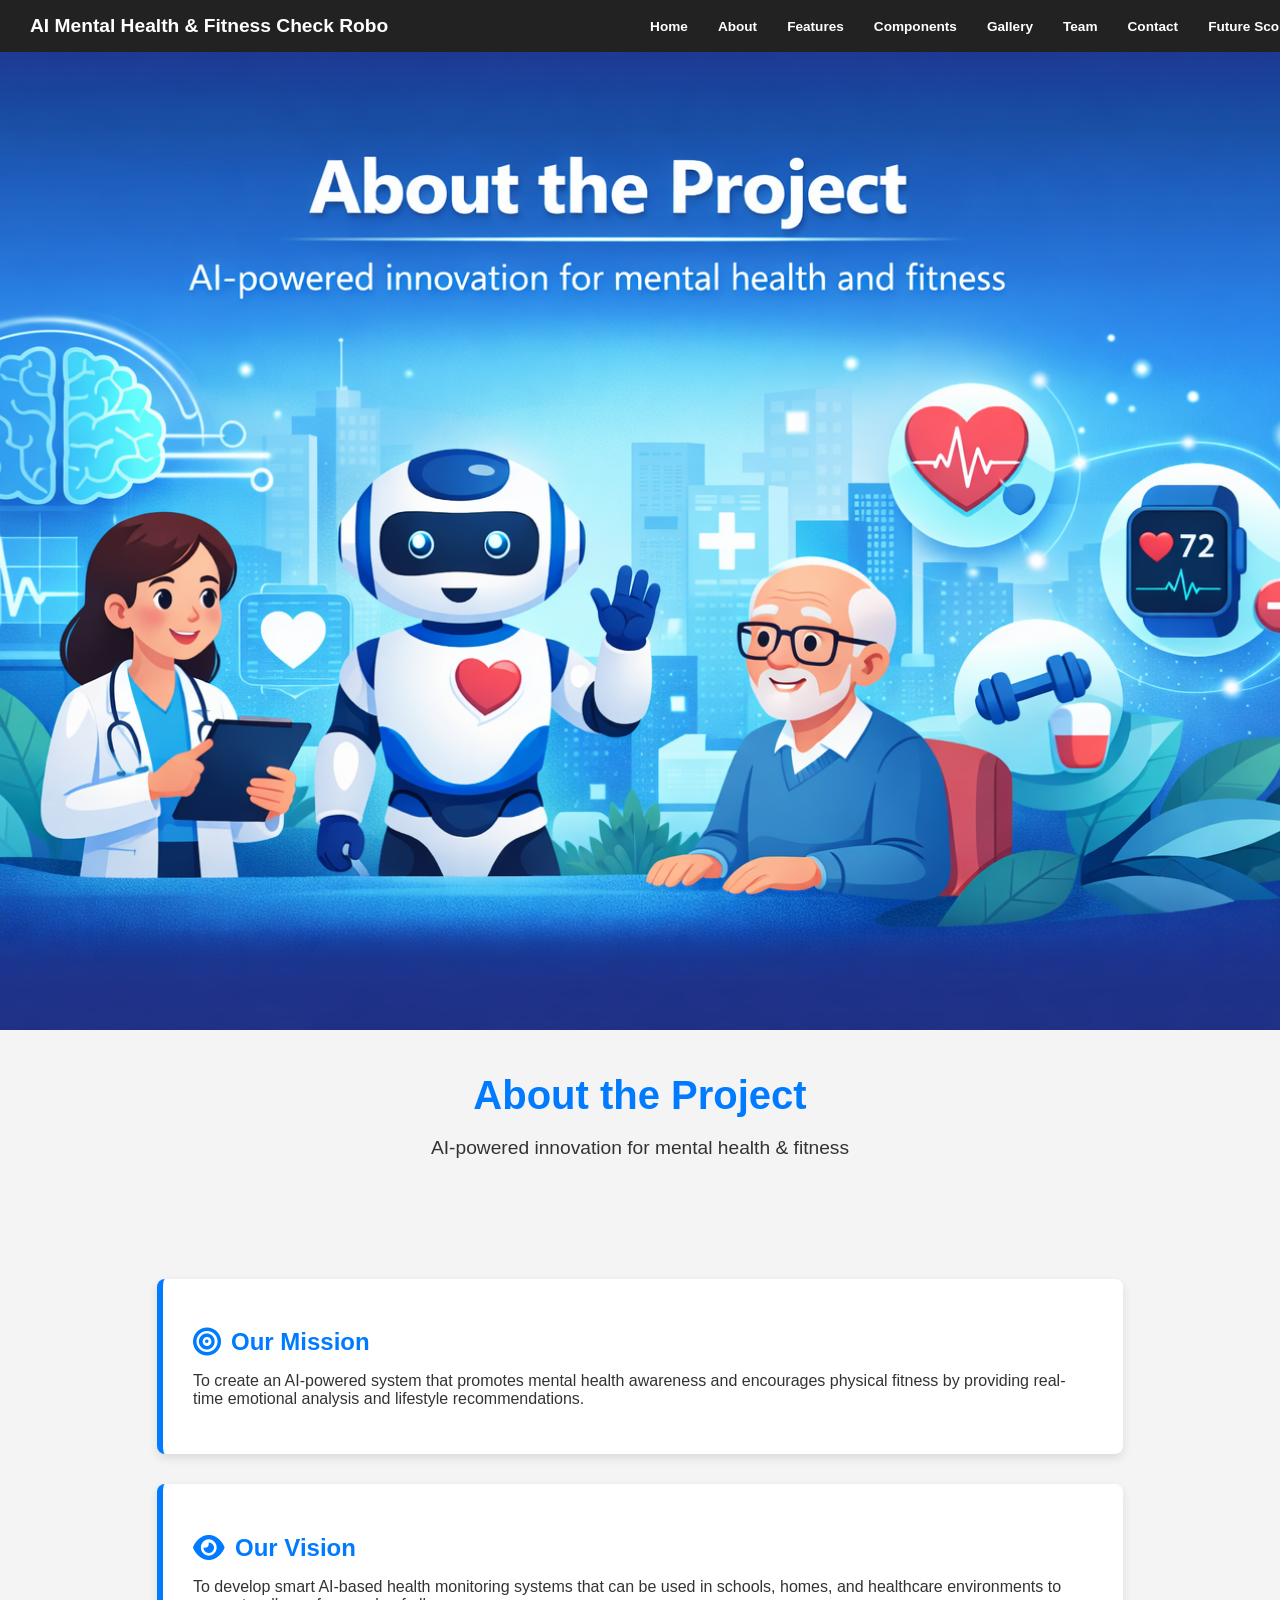
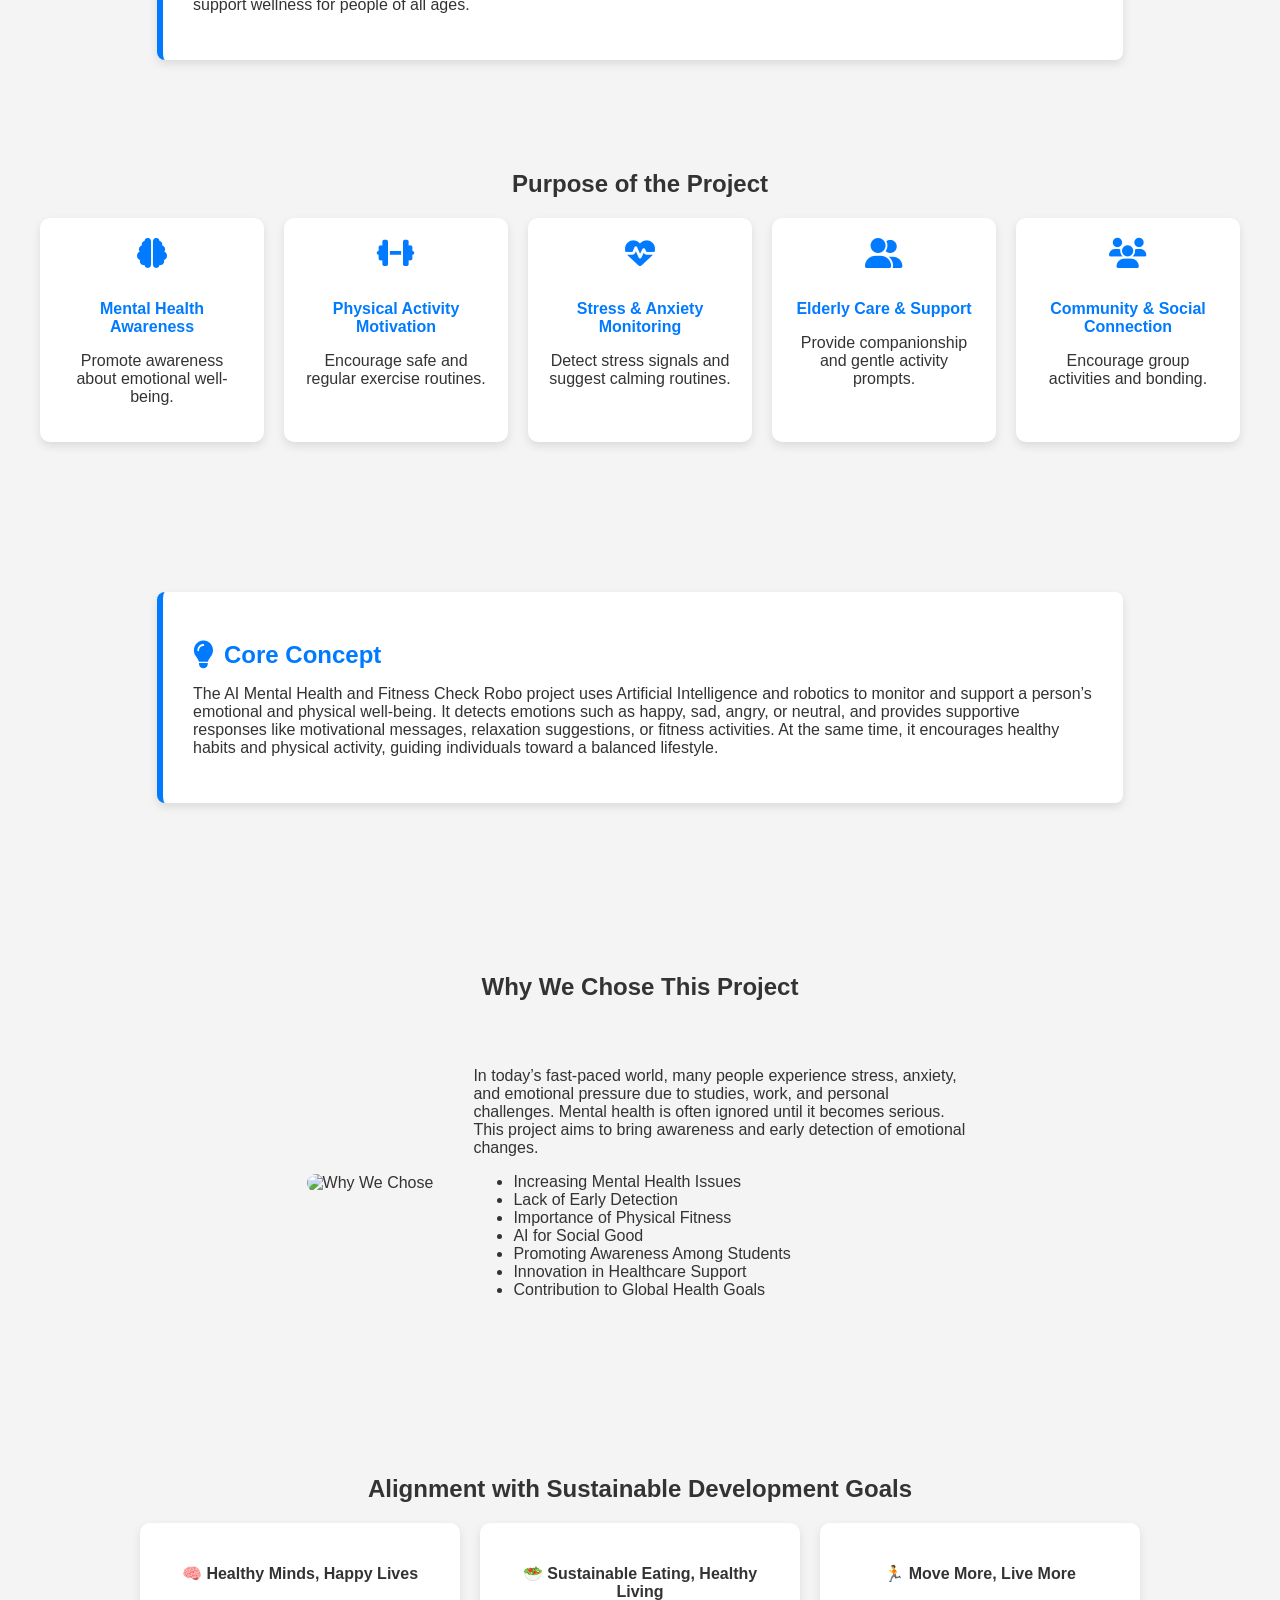
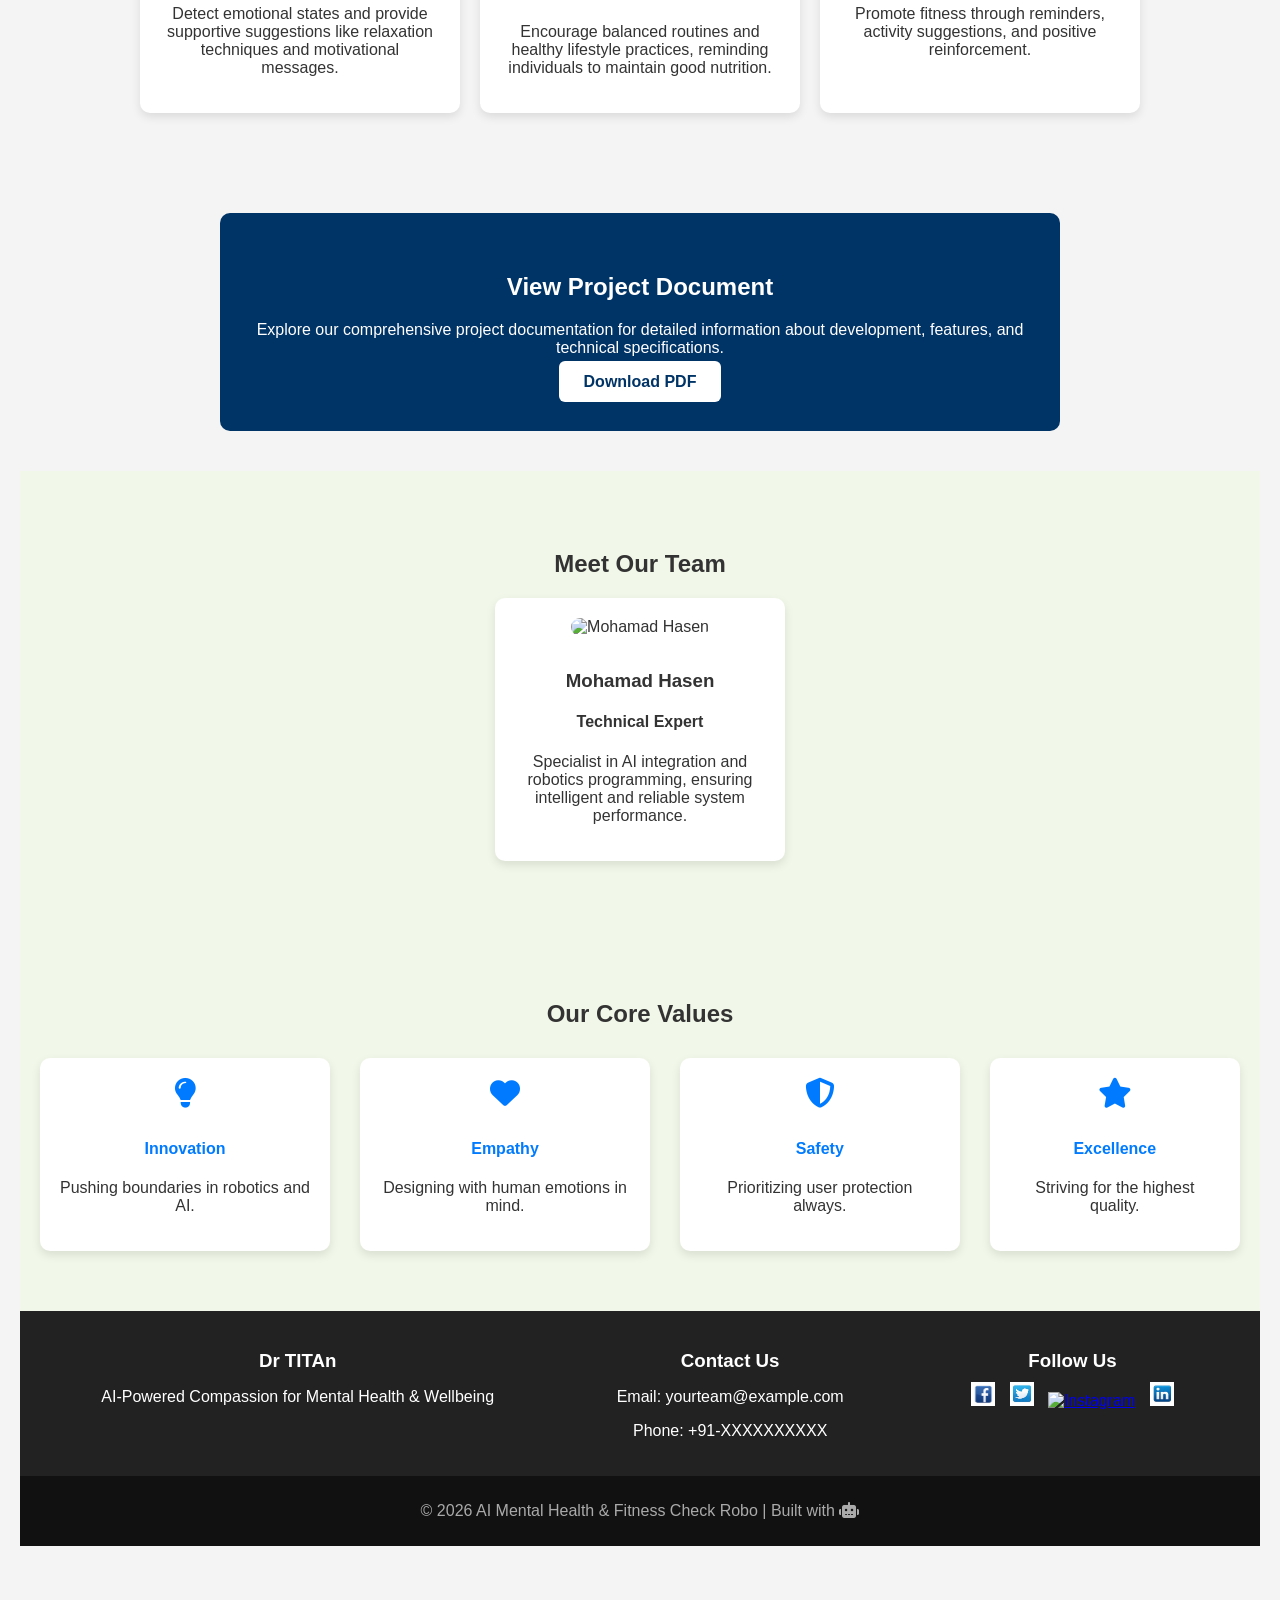
==== about.html @ eb66a2ad "initial uploads" ====
<!DOCTYPE html>
<html lang="en">
<head>
  <meta charset="UTF-8">
  <title>About - AI Mental Health & Fitness Check Robo</title>
  <link rel="stylesheet" href="https://cdnjs.cloudflare.com/ajax/libs/font-awesome/6.5.0/css/all.min.css">
  <style>
    body { margin:0; font-family:Arial,sans-serif; background:#f4f4f4; color:#333; }
    nav { background:#222; color:white; display:flex; justify-content:space-between; align-items:center; padding:15px 30px; position:fixed; width:100%; top:0; z-index:1000; }
    nav .logo { font-size:1.2em; font-weight:bold; }
    nav ul { list-style:none; display:flex; margin:0; padding:0; }
    nav ul li { margin:0 15px; }
    nav ul li a { color:white; text-decoration:none; font-weight:bold; }
    nav ul li a:hover { color:#00bfff; }

    header {  
      background:url('images/about-banner.png') no-repeat center center/cover;
      height:110vh; 
      display:flex; 
      flex-direction:column; 
      justify-content:flex-end; 
      align-items:center; 
      text-align:center; 
      color:white; 
      padding-bottom:40px; 
    }
    header h1 { font-size:2.5em; margin-bottom:10px; background:rgba(0,0,0,0.5); padding:10px 20px; border-radius:8px; }
    header p { font-size:1.2em; background:rgba(0,0,0,0.4); padding:8px 15px; border-radius:6px; }

    section { padding:60px 20px; text-align:center; }
    .highlight-block {
      background:white;
      border-left:6px solid #007BFF;
      border-radius:8px;
      box-shadow:0 4px 10px rgba(0,0,0,0.1);
      margin:30px auto;
      max-width:900px;
      padding:30px;
      text-align:left;
    }
    .highlight-block h2 { color:#007BFF; margin-bottom:15px; display:flex; align-items:center; }
    .highlight-block i { font-size:28px; color:#007BFF; margin-right:10px; }

    .purpose-grid { display:flex; justify-content:center; flex-wrap:wrap; gap:20px; margin-top:20px; }
    .purpose-card {
      background:white;
      border-radius:10px;
      box-shadow:0 4px 10px rgba(0,0,0,0.1);
      padding:20px;
      max-width:250px;
      flex:1;
      text-align:center;
      transition:transform 0.3s, box-shadow 0.3s;
    }
    .purpose-card:hover { transform:translateY(-8px); box-shadow:0 6px 15px rgba(0,0,0,0.2); }
    .purpose-card i { font-size:30px; color:#007BFF; margin-bottom:10px; }
    .purpose-card h4 { color:#007BFF; margin-bottom:10px; }

    .sdg-card {
      background:white;
      border-radius:10px;
      box-shadow:0 4px 10px rgba(0,0,0,0.1);
      padding:20px;
      max-width:280px;
      flex:1;
      text-align:center;
      transition:transform 0.3s, box-shadow 0.3s;
    }
    .sdg-card:hover { transform:scale(1.05); box-shadow:0 6px 15px rgba(0,0,0,0.2); }

    .team-card {
      background:white; border-radius:10px; box-shadow:0 4px 10px rgba(0,0,0,0.1);
      padding:20px; max-width:250px; margin:auto;
    }
    .team-card img { width:100%; border-radius:10px; margin-bottom:15px; }

    .core-value-card {
      background:white; border-radius:10px; box-shadow:0 4px 10px rgba(0,0,0,0.1);
      padding:20px; max-width:250px; transition:transform 0.3s, box-shadow 0.3s;
    }
    .core-value-card:hover { transform:translateY(-8px); box-shadow:0 6px 15px rgba(0,0,0,0.2); }

    footer { background:#222; color:white; display:flex; justify-content:space-around; padding:20px; flex-wrap:wrap; }
    footer h3 { margin-bottom:10px; }
    .social-icons a img { width:24px; height:24px; margin:0 5px; }
    .copyright { background:#111; color:#aaa; text-align:center; padding:10px; }
  </style>
</head>
<body>
  <!-- Navbar -->
  <nav>
    <div class="logo">AI Mental Health & Fitness Check Robo</div>
    <ul>
       <li><a href="index.html" style="color:white; text-decoration:none; font-size:0.85em; font-weight:bold;">Home</a></li>
    <li><a href="about.html" style="color:white; text-decoration:none; font-size:0.85em; font-weight:bold;">About</a></li>
    <li><a href="features.html" style="color:white; text-decoration:none; font-size:0.85em; font-weight:bold;">Features</a></li>
    <li><a href="components.html" style="color:white; text-decoration:none; font-size:0.85em; font-weight:bold;">Components</a></li>
    <li><a href="gallery.html" style="color:white; text-decoration:none; font-size:0.85em; font-weight:bold;">Gallery</a></li>
    <li><a href="team.html" style="color:white; text-decoration:none; font-size:0.85em; font-weight:bold;">Team</a></li>
    <li><a href="contact.html" style="color:white; text-decoration:none; font-size:0.85em; font-weight:bold;">Contact</a></li>
    <li><a href="future.html" style="color:white; text-decoration:none; font-size:0.85em; font-weight:bold;">Future Scope</a></li>
    </ul>
  </nav>

<!-- Banner -->
<header>
  <!-- Only the image background here -->
</header>

<!-- Heading below the image -->
<section style="padding:10px 10px; text-align:center;">
  <h1 style="font-size:2.5em; color:#007BFF; margin-bottom:10px;">About the Project</h1>
  <p style="font-size:1.2em; color:#333;">
    AI-powered innovation for mental health & fitness
  </p>
</section>

  <!-- Mission & Vision -->
  <section>
    <div class="highlight-block">
      <h2><i class="fas fa-bullseye"></i> Our Mission</h2>
      <p>To create an AI-powered system that promotes mental health awareness and encourages physical fitness by providing real-time emotional analysis and lifestyle recommendations.</p>
    </div>
    <div class="highlight-block">
      <h2><i class="fas fa-eye"></i> Our Vision</h2>
      <p>To develop smart AI-based health monitoring systems that can be used in schools, homes, and healthcare environments to support wellness for people of all ages.</p>
    </div>
  
  <!-- Purpose -->
  <section>
    <h2>Purpose of the Project</h2>
    <div class="purpose-grid">
      <div class="purpose-card"><i class="fas fa-brain"></i><h4>Mental Health Awareness</h4><p>Promote awareness about emotional well-being.</p></div>
      <div class="purpose-card"><i class="fas fa-dumbbell"></i><h4>Physical Activity Motivation</h4><p>Encourage safe and regular exercise routines.</p></div>
      <div class="purpose-card"><i class="fas fa-heartbeat"></i><h4>Stress & Anxiety Monitoring</h4><p>Detect stress signals and suggest calming routines.</p></div>
      <div class="purpose-card"><i class="fas fa-user-friends"></i><h4>Elderly Care & Support</h4><p>Provide companionship and gentle activity prompts.</p></div>
      <div class="purpose-card"><i class="fas fa-users"></i><h4>Community & Social Connection</h4><p>Encourage group activities and bonding.</p></div>
    </div>
  </section>

  <!-- Core Concept -->
  <section>
    <div class="highlight-block">
      <h2><i class="fas fa-lightbulb"></i> Core Concept</h2>
      <p>The AI Mental Health and Fitness Check Robo project uses Artificial Intelligence and robotics to monitor and support a person’s emotional and physical well-being. It detects emotions such as happy, sad, angry, or neutral, and provides supportive responses like motivational messages, relaxation suggestions, or fitness activities. At the same time, it encourages healthy habits and physical activity, guiding individuals toward a balanced lifestyle.</p>
    </div>
  </section>

  <!-- Why We Chose -->
<section>
  <h2>Why We Chose This Project</h2>
  <div style="display:flex; justify-content:center; align-items:center; flex-wrap:wrap; margin-top:30px;">
    <img src="images/why.jpg" alt="Why We Chose" style="max-width:400px; border-radius:10px; margin:20px;">
    <div style="max-width:500px; margin:20px; text-align:left;">
      <p>In today’s fast-paced world, many people experience stress, anxiety, and emotional pressure due to studies, work, and personal challenges. Mental health is often ignored until it becomes serious. This project aims to bring awareness and early detection of emotional changes.</p>
      <ul>
        <li>Increasing Mental Health Issues</li>
        <li>Lack of Early Detection</li>
        <li>Importance of Physical Fitness</li>
        <li>AI for Social Good</li>
        <li>Promoting Awareness Among Students</li>
        <li>Innovation in Healthcare Support</li>
        <li>Contribution to Global Health Goals</li>
      </ul>
    </div>
  </div>
</section>

 <!-- SDG Alignment -->
<section>
  <h2>Alignment with Sustainable Development Goals</h2>
  <div class="sdg-grid" style="display:flex; justify-content:center; gap:20px; flex-wrap:nowrap;">
    <div class="sdg-card">
      <h4>🧠 Healthy Minds, Happy Lives</h4>
      <p>Detect emotional states and provide supportive suggestions like relaxation techniques and motivational messages.</p>
    </div>
    <div class="sdg-card">
      <h4>🥗 Sustainable Eating, Healthy Living</h4>
      <p>Encourage balanced routines and healthy lifestyle practices, reminding individuals to maintain good nutrition.</p>
    </div>
    <div class="sdg-card">
      <h4>🏃 Move More, Live More</h4>
      <p>Promote fitness through reminders, activity suggestions, and positive reinforcement.</p>
    </div>
  </div>
</section>

  <!-- View Project Document -->
<section style="background:#003366; color:white; padding:40px 20px; border-radius:10px; max-width:800px; margin:40px auto; text-align:center;">
  <h2>View Project Document</h2>
  <p>Explore our comprehensive project documentation for detailed information about development, features, and technical specifications.</p>
  <a href="documents/project-document.pdf" download style="background:white; color:#003366; padding:12px 25px; border-radius:6px; text-decoration:none; font-weight:bold;">Download PDF</a>
</section>

  <!-- Meet Our Team -->
  <section style="background:#f1f8e9; padding:60px 20px; text-align:center;">
    <h2>Meet Our Team</h2>
    <div class="team-card">
      <img src="images/mohamad.jpg" alt="Mohamad Hasen">
      <h3>Mohamad Hasen</h3>
      <h4>Technical Expert</h4>
      <p>Specialist in AI integration and robotics programming, ensuring intelligent and reliable system performance.</p>
    </div>
  </section>

 
<!-- Core Values -->
<section style="background:#f1f8e9; padding:60px 20px; text-align:center;">
  <h2>Our Core Values</h2>
  <div style="display:flex; justify-content:center; gap:30px; flex-wrap:nowrap; margin-top:30px;">
    <div class="core-value-card">
      <i class="fas fa-lightbulb" style="font-size:30px; color:#007BFF; margin-bottom:10px;"></i>
      <h4 style="color:#007BFF;">Innovation</h4>
      <p>Pushing boundaries in robotics and AI.</p>
    </div>
    <div class="core-value-card">
      <i class="fas fa-heart" style="font-size:30px; color:#007BFF; margin-bottom:10px;"></i>
      <h4 style="color:#007BFF;">Empathy</h4>
      <p>Designing with human emotions in mind.</p>
    </div>
    <div class="core-value-card">
      <i class="fas fa-shield-alt" style="font-size:30px; color:#007BFF; margin-bottom:10px;"></i>
      <h4 style="color:#007BFF;">Safety</h4>
      <p>Prioritizing user protection always.</p>
    </div>
    <div class="core-value-card">
      <i class="fas fa-star" style="font-size:30px; color:#007BFF; margin-bottom:10px;"></i>
      <h4 style="color:#007BFF;">Excellence</h4>
      <p>Striving for the highest quality.</p>
    </div>
  </div>
</section>

  <!-- Footer -->
<footer>
  <div>
    <h3>Dr TITAn</h3>
    <p>AI-Powered Compassion for Mental Health & Wellbeing</p>
  </div>
  <div>
    <h3>Contact Us</h3>
    <p>Email: yourteam@example.com</p>
    <p>Phone: +91-XXXXXXXXXX</p>
  </div>
  <div>
    <h3>Follow Us</h3>
    <div class="social-icons">
      <a href="#" class="facebook"><img src="images/facebook.jpeg" alt="Facebook" /></a>
      <a href="#" class="twitter"><img src="images/twitter.jpeg" alt="Twitter" /></a>
      <a href="#" class="instagram"><img src="images/instagram.jpeg" alt="Instagram" /></a>
      <a href="#" class="linkedin"><img src="images/linkedin.jpeg" alt="LinkedIn" /></a>
    </div>
  </div>
</footer>
<div class="copyright">
  <p>© 2026 AI Mental Health & Fitness Check Robo | Built with <i class="fas fa-robot"></i></p>
</div>

</body>
</html>
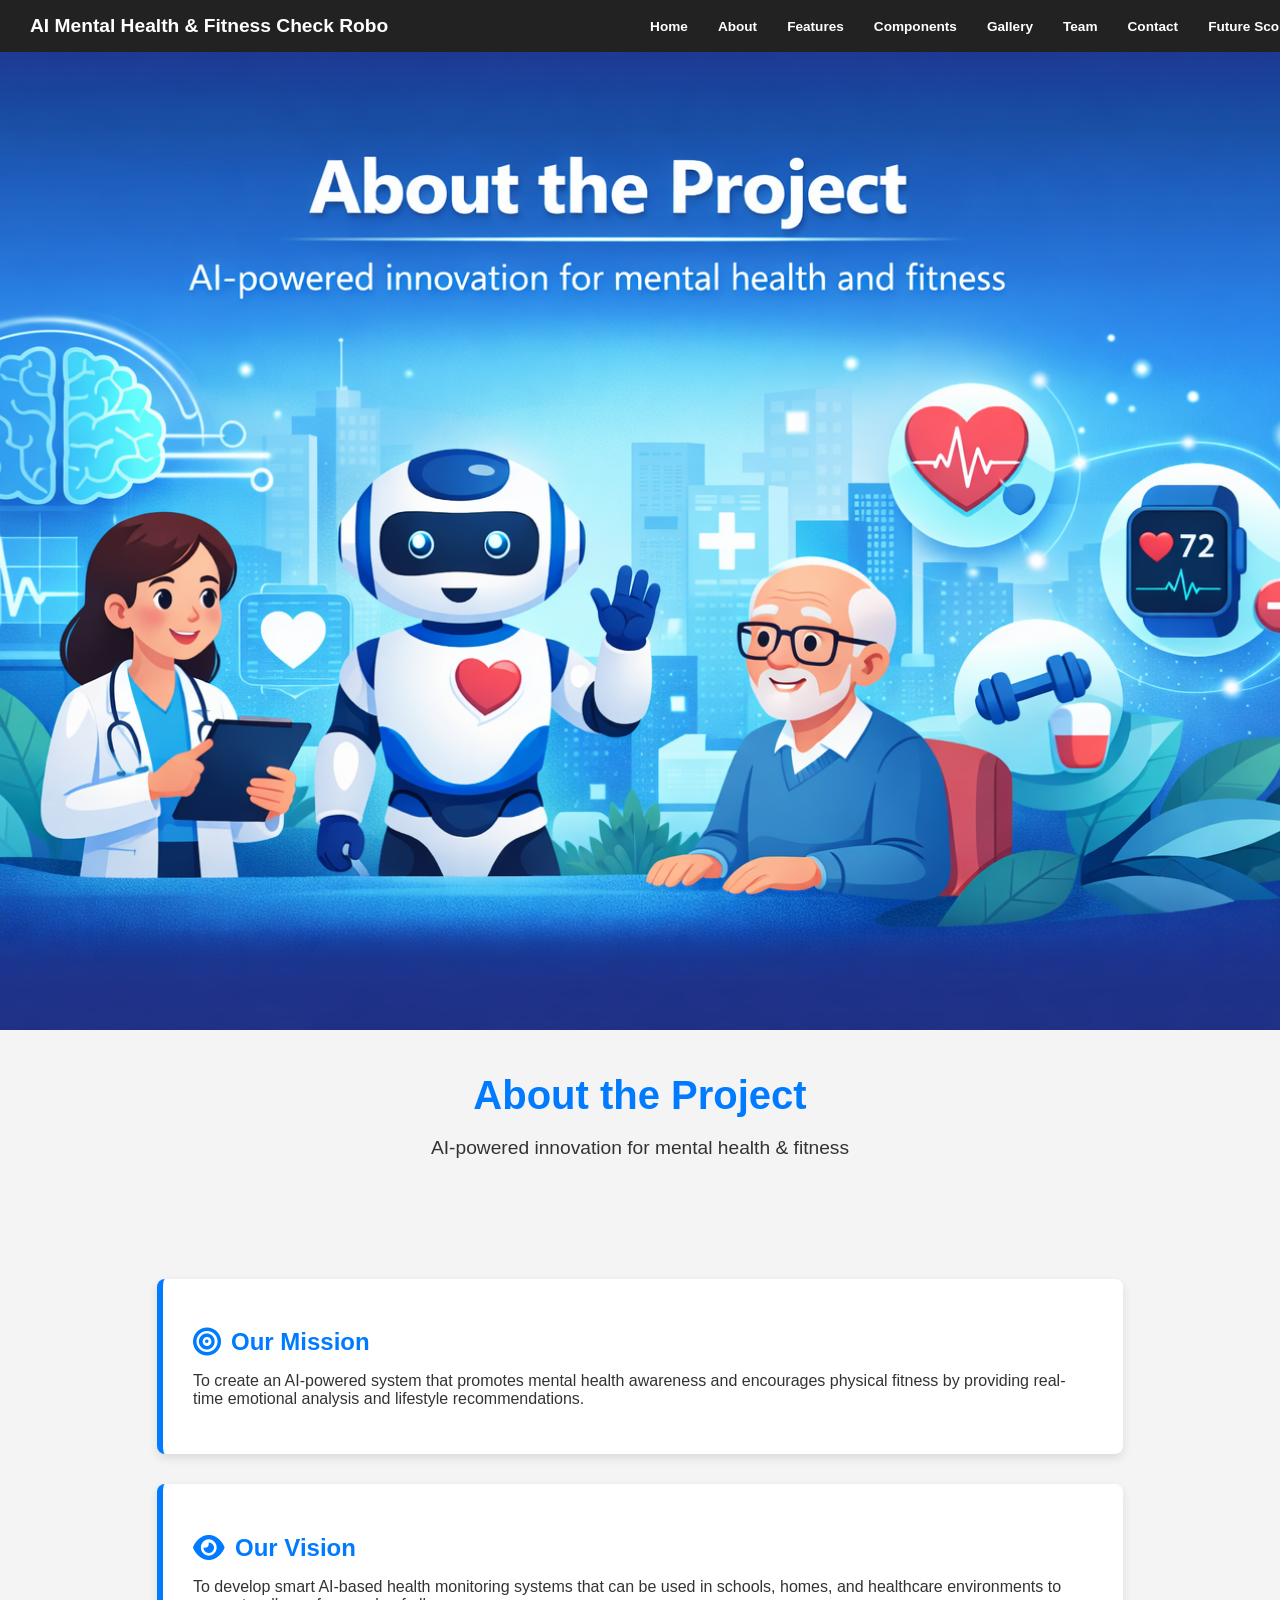
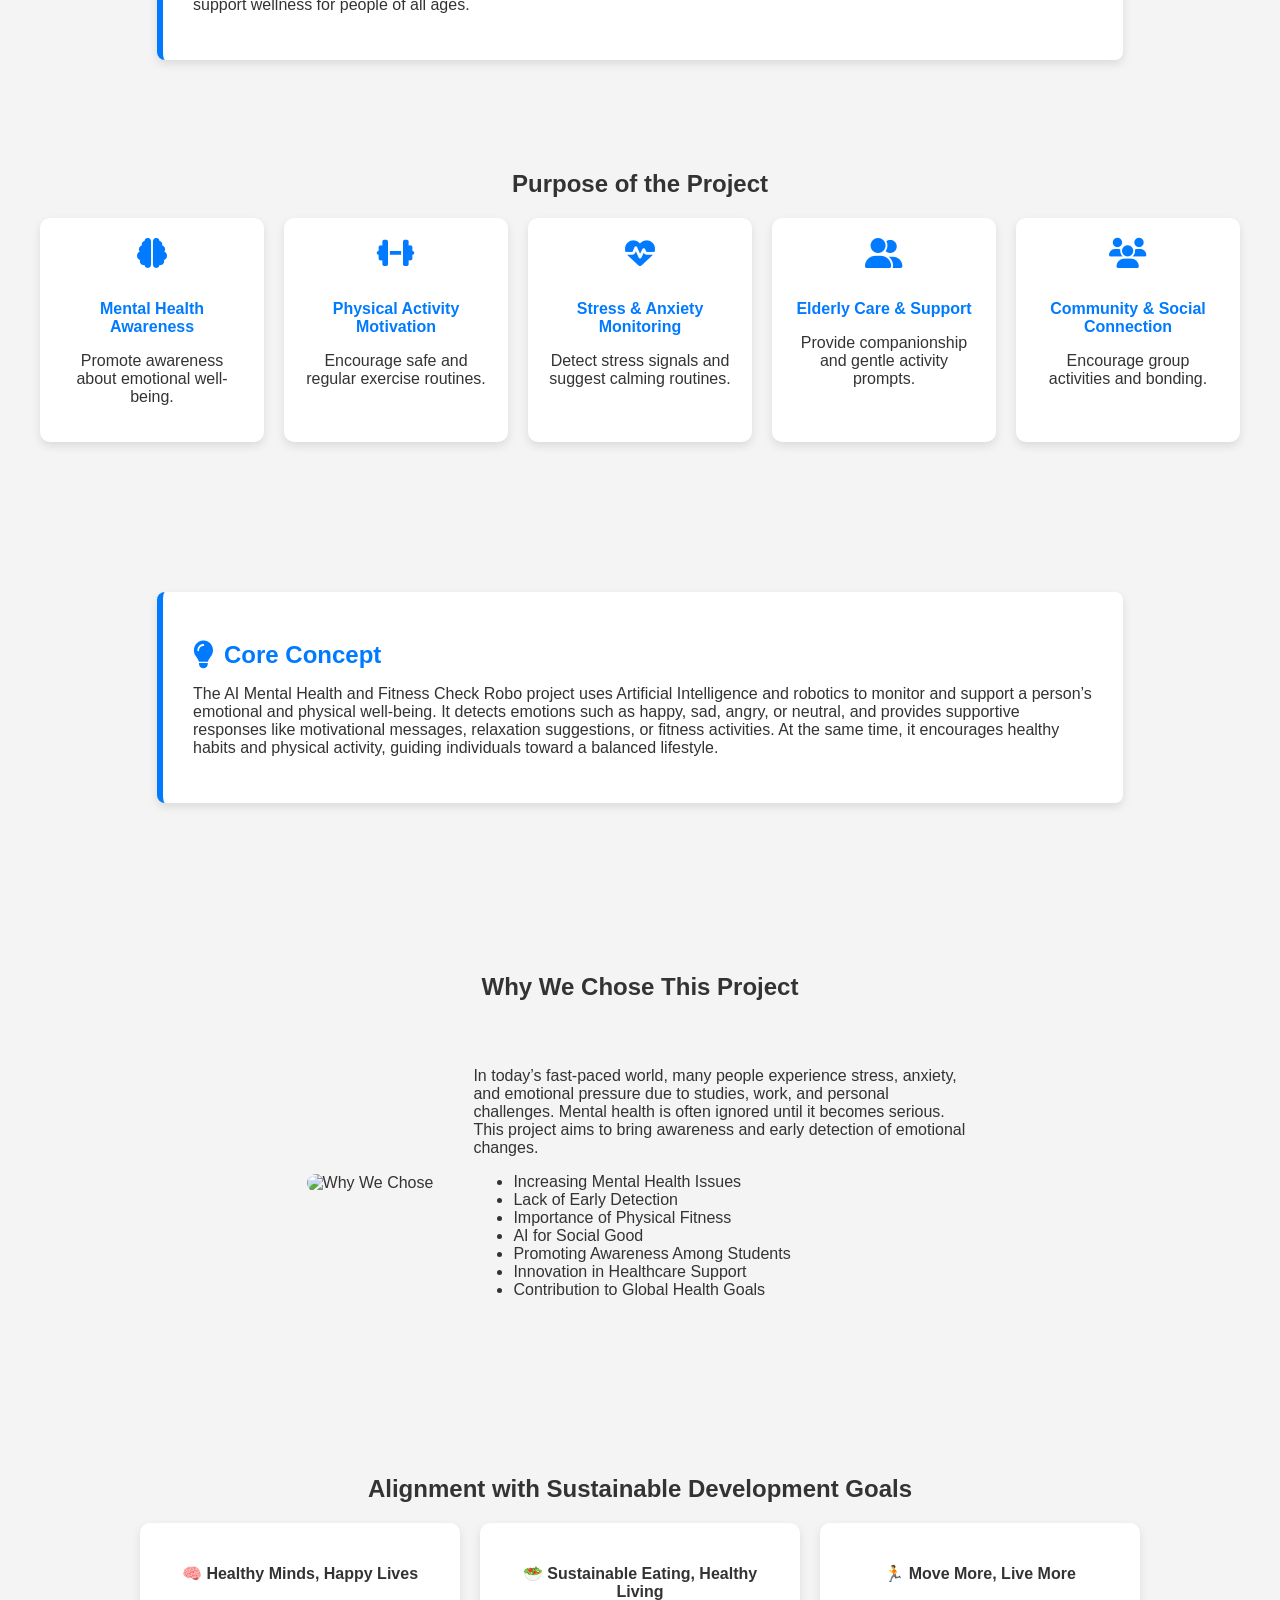
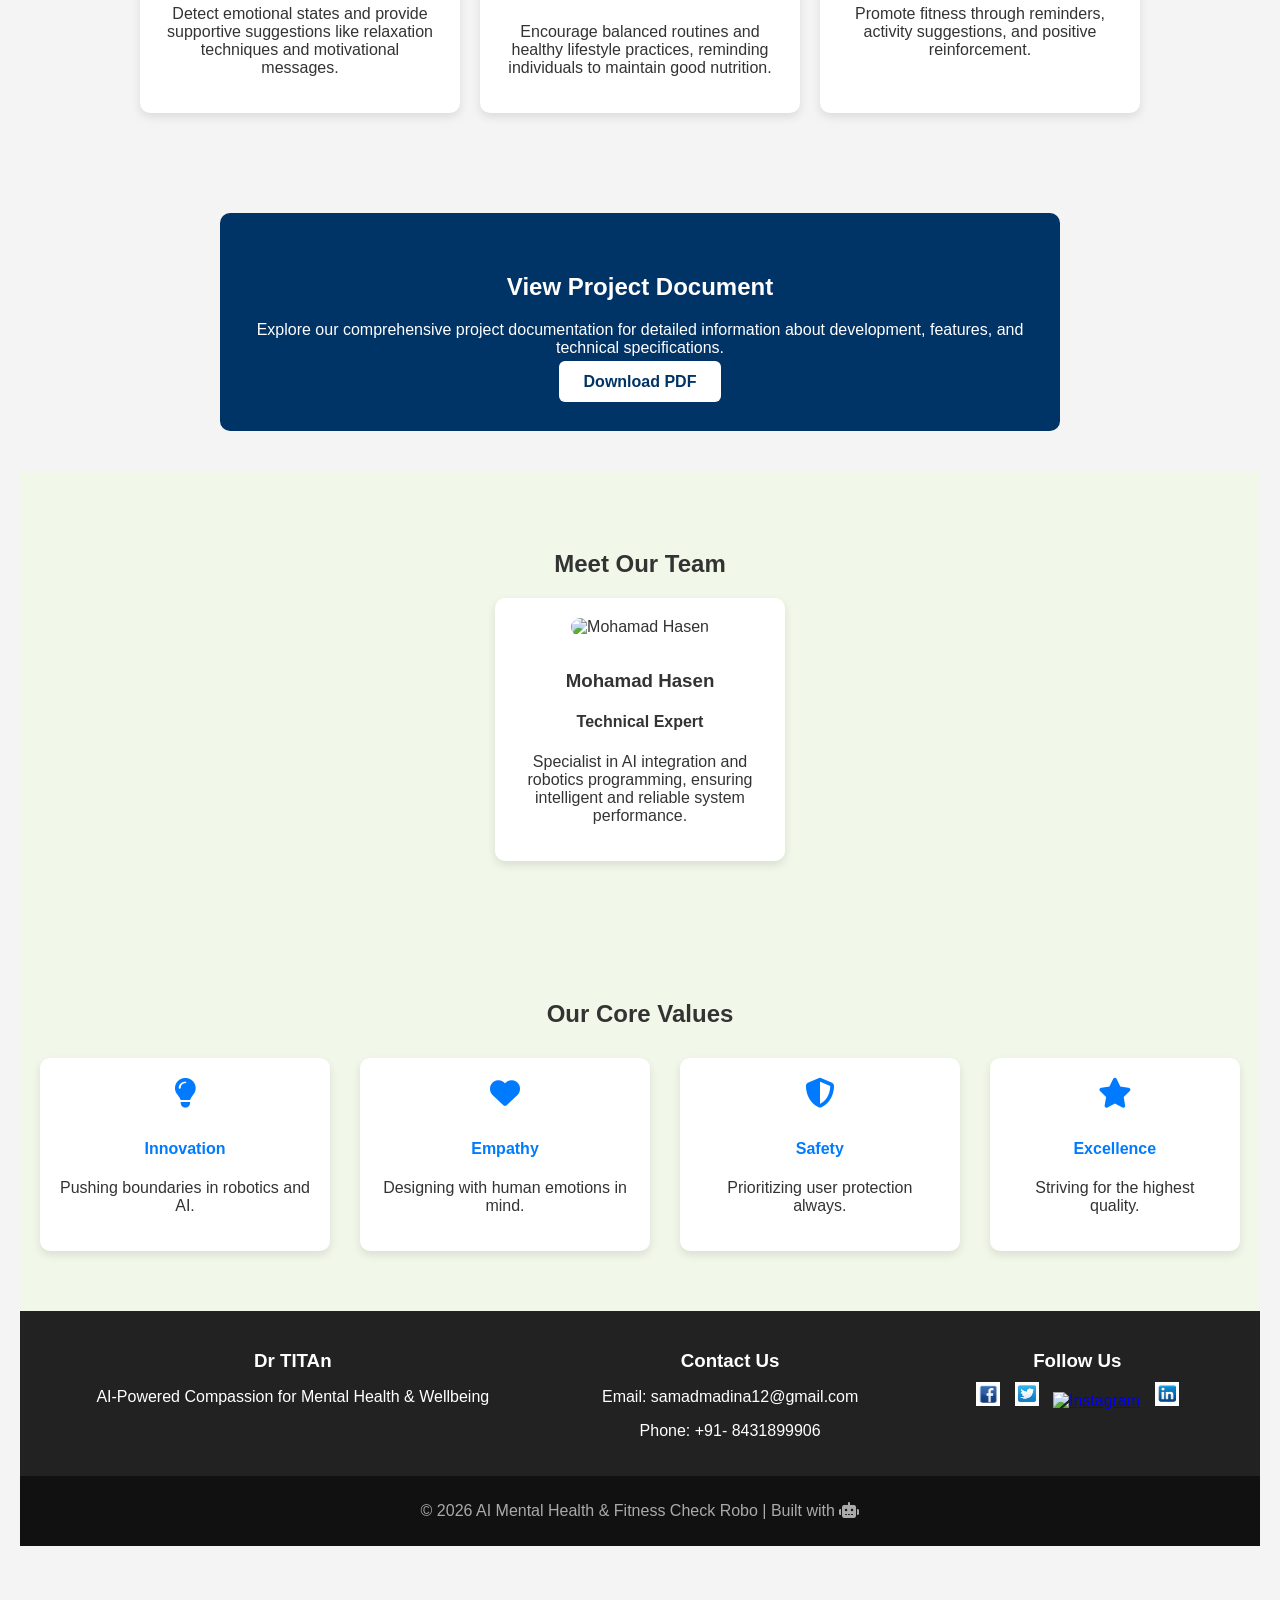
==== commit a52c18d9: "Add files via upload updated about page with pdf  document" ====
--- a/about.html
+++ b/about.html
@@ -189,7 +189,7 @@
 <section style="background:#003366; color:white; padding:40px 20px; border-radius:10px; max-width:800px; margin:40px auto; text-align:center;">
   <h2>View Project Document</h2>
   <p>Explore our comprehensive project documentation for detailed information about development, features, and technical specifications.</p>
-  <a href="documents/project-document.pdf" download style="background:white; color:#003366; padding:12px 25px; border-radius:6px; text-decoration:none; font-weight:bold;">Download PDF</a>
+  <a href="CODEVOURFINAL.pdf" download style="background:white; color:#003366; padding:12px 25px; border-radius:6px; text-decoration:none; font-weight:bold;">Download PDF</a>
 </section>
 
   <!-- Meet Our Team -->
@@ -239,8 +239,8 @@
   </div>
   <div>
     <h3>Contact Us</h3>
-    <p>Email: yourteam@example.com</p>
-    <p>Phone: +91-XXXXXXXXXX</p>
+    <p>Email: samadmadina12@gmail.com</p>
+    <p>Phone: +91- 8431899906</p>
   </div>
   <div>
     <h3>Follow Us</h3>
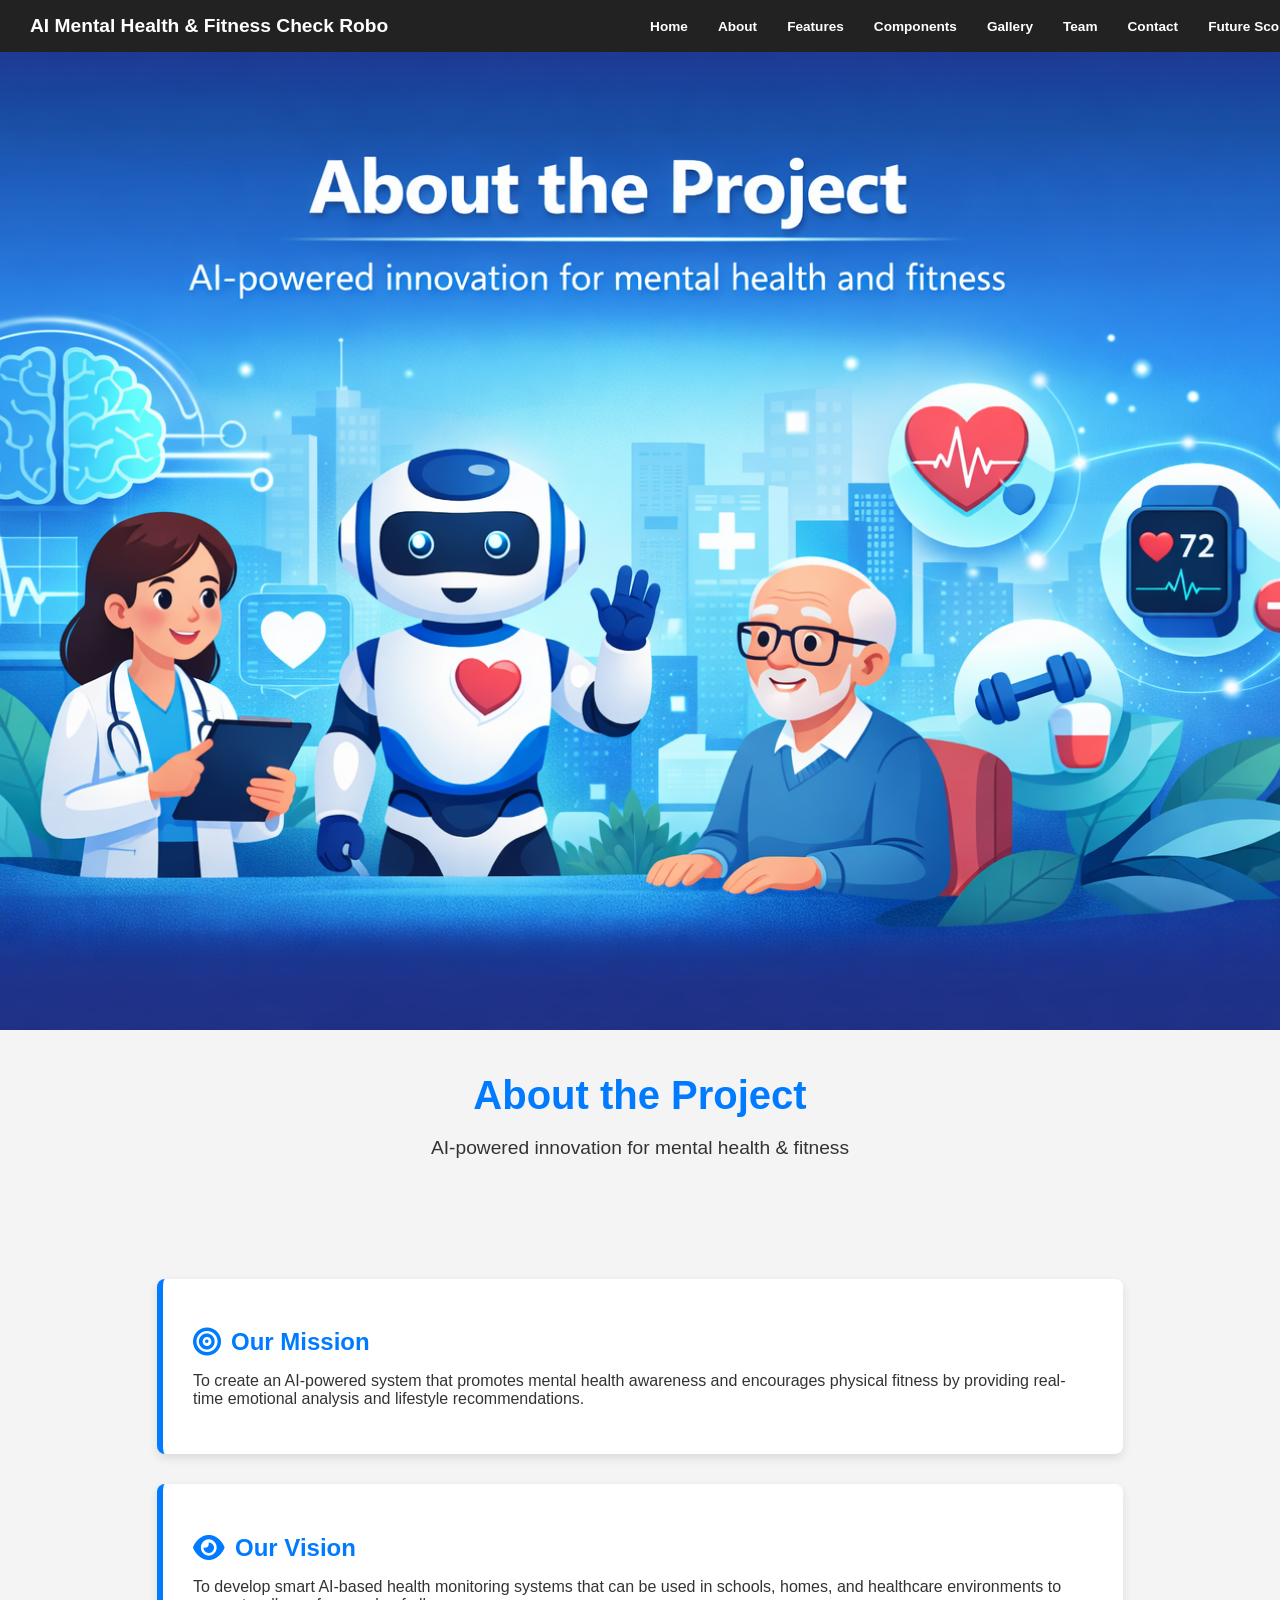
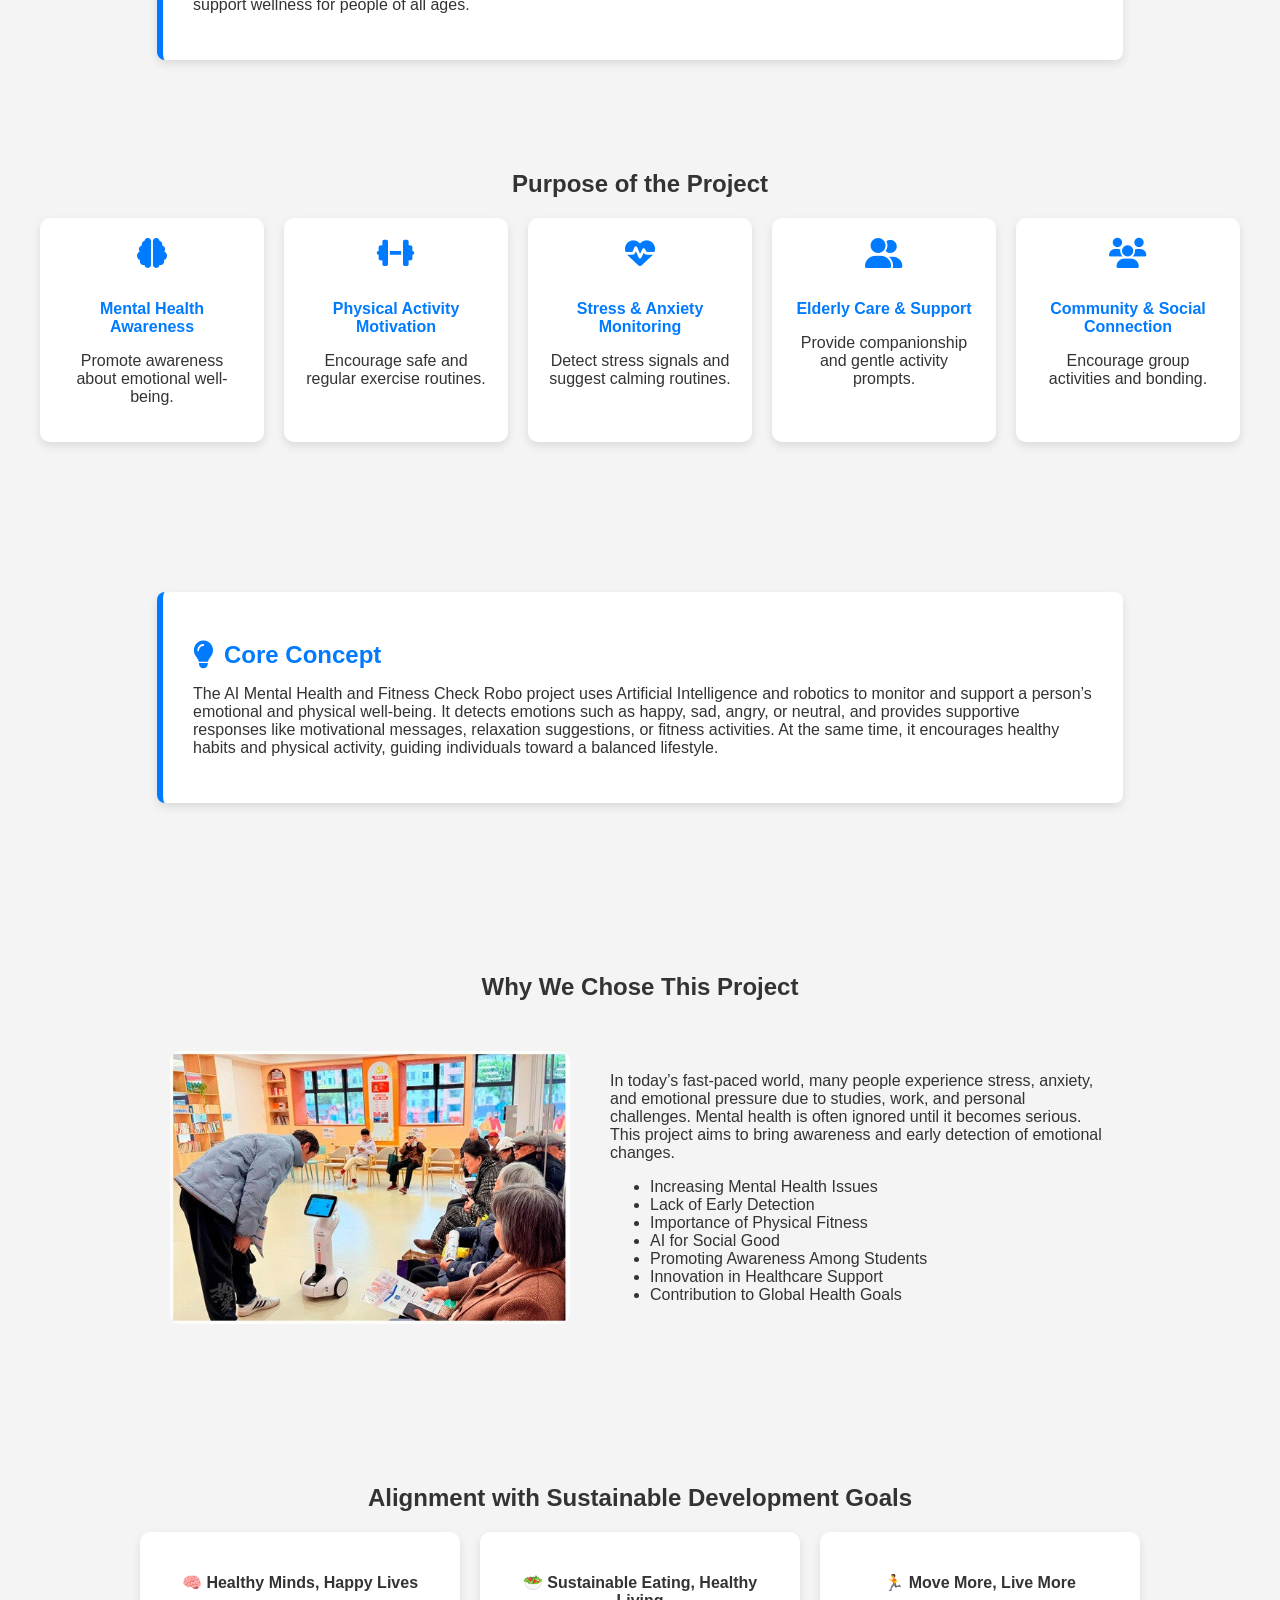
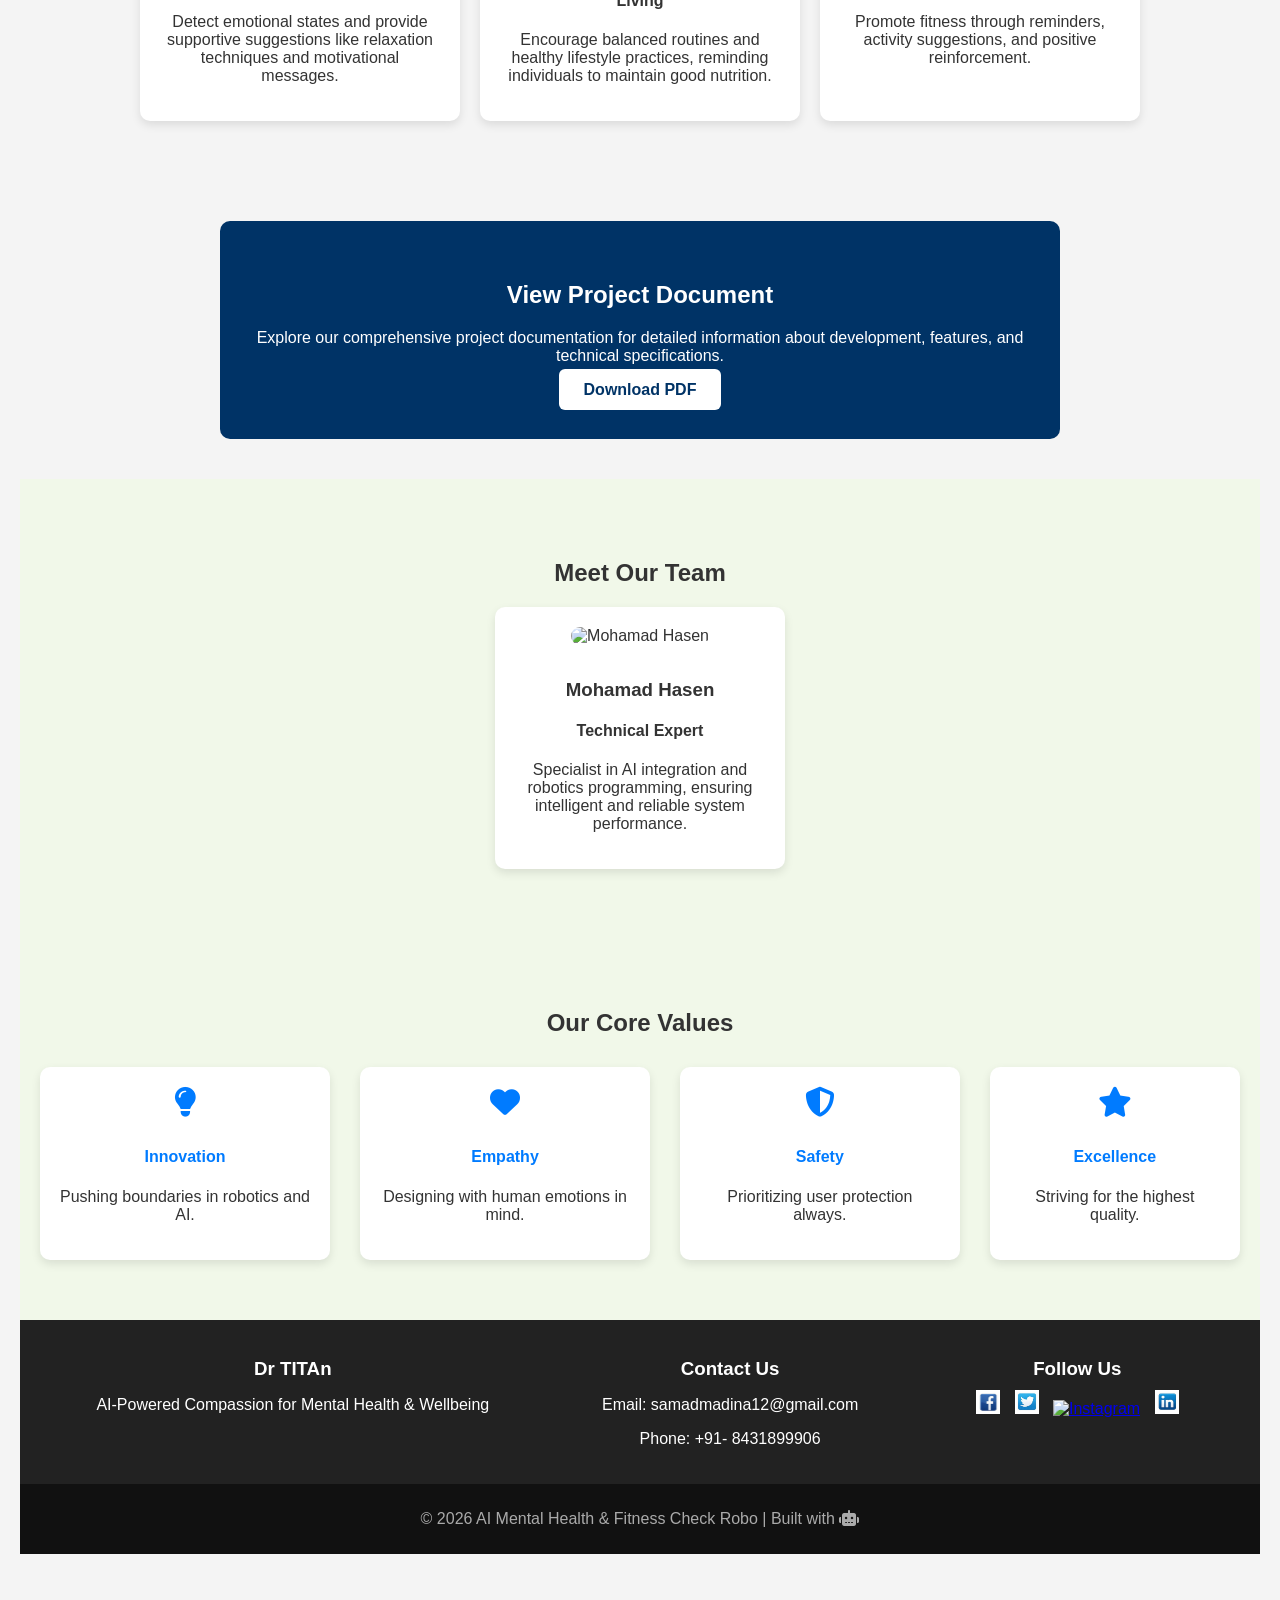
==== commit 29fbbdc4: "Add files via upload updated index & about pages with pdf document" ====
--- a/about.html
+++ b/about.html
@@ -150,7 +150,7 @@
 <section>
   <h2>Why We Chose This Project</h2>
   <div style="display:flex; justify-content:center; align-items:center; flex-wrap:wrap; margin-top:30px;">
-    <img src="images/why.jpg" alt="Why We Chose" style="max-width:400px; border-radius:10px; margin:20px;">
+    <img src="images/why.jpeg" alt="Why We Chose" style="max-width:400px; border-radius:10px; margin:20px;">
     <div style="max-width:500px; margin:20px; text-align:left;">
       <p>In today’s fast-paced world, many people experience stress, anxiety, and emotional pressure due to studies, work, and personal challenges. Mental health is often ignored until it becomes serious. This project aims to bring awareness and early detection of emotional changes.</p>
       <ul>
@@ -189,14 +189,14 @@
 <section style="background:#003366; color:white; padding:40px 20px; border-radius:10px; max-width:800px; margin:40px auto; text-align:center;">
   <h2>View Project Document</h2>
   <p>Explore our comprehensive project documentation for detailed information about development, features, and technical specifications.</p>
-  <a href="CODEVOURFINAL.pdf" download style="background:white; color:#003366; padding:12px 25px; border-radius:6px; text-decoration:none; font-weight:bold;">Download PDF</a>
+  <a href="documents/project-document.pdf" download style="background:white; color:#003366; padding:12px 25px; border-radius:6px; text-decoration:none; font-weight:bold;">Download PDF</a>
 </section>
 
   <!-- Meet Our Team -->
   <section style="background:#f1f8e9; padding:60px 20px; text-align:center;">
     <h2>Meet Our Team</h2>
     <div class="team-card">
-      <img src="images/mohamad.jpg" alt="Mohamad Hasen">
+      <img src="images/developer.jpeg" alt="Mohamad Hasen">
       <h3>Mohamad Hasen</h3>
       <h4>Technical Expert</h4>
       <p>Specialist in AI integration and robotics programming, ensuring intelligent and reliable system performance.</p>
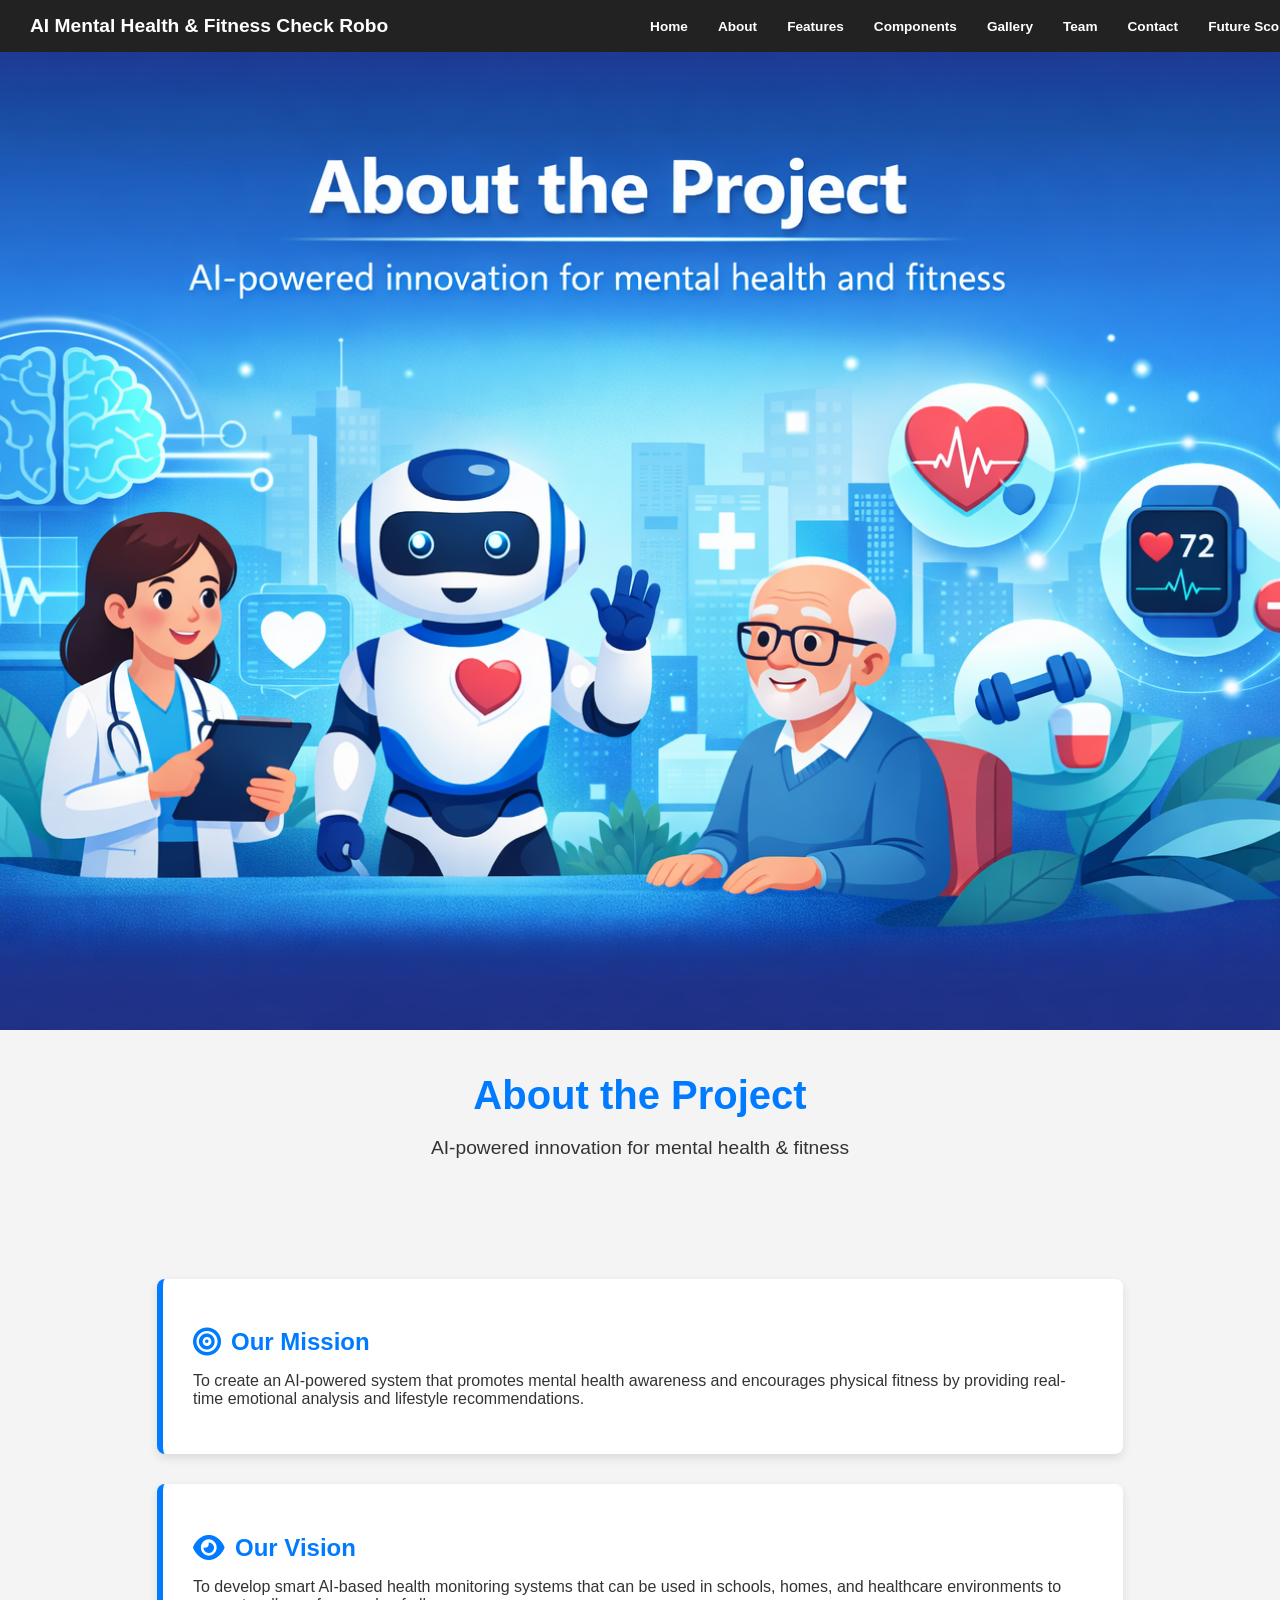
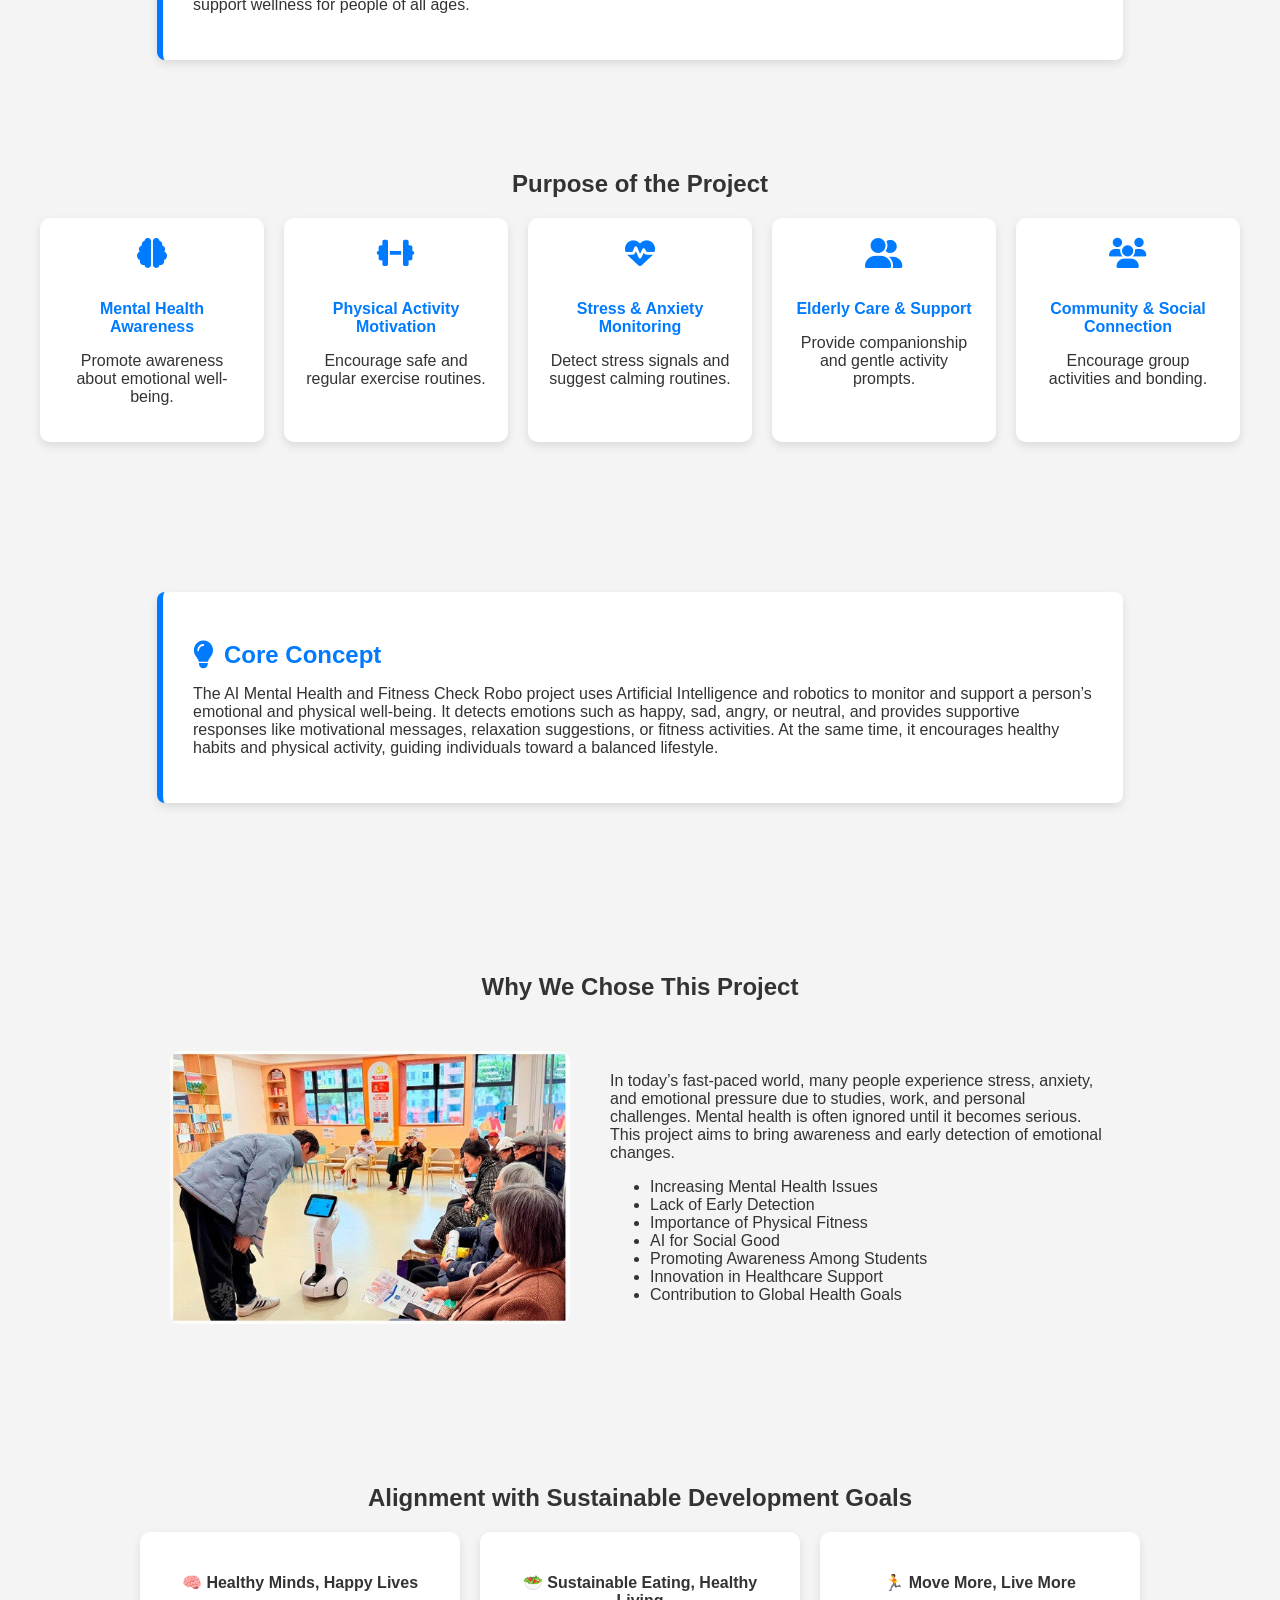
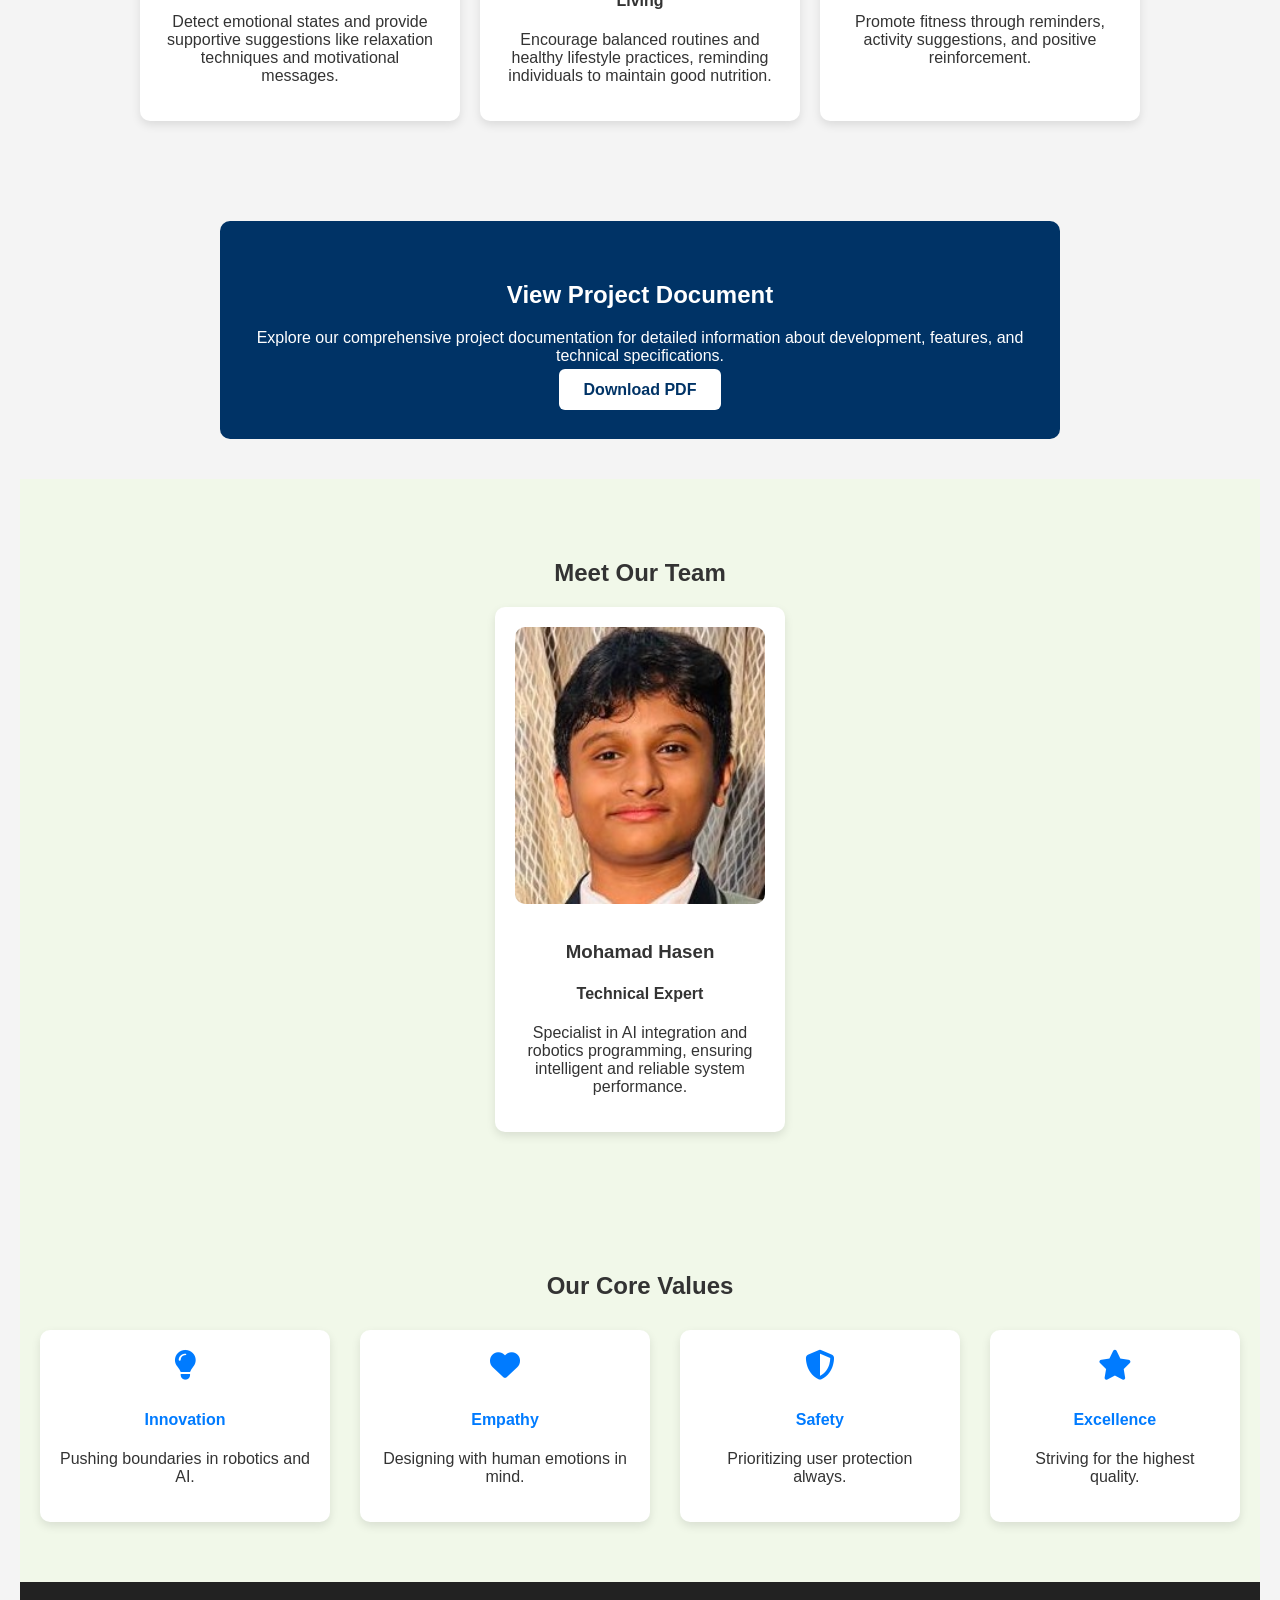
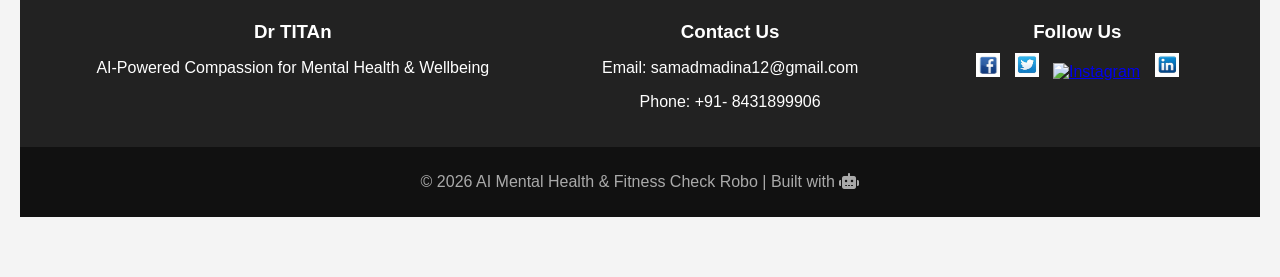
==== commit c65851ad: "Add files via upload updated about,componnets,contact,features,future,gallery,index,team,style pages" ====
--- a/about.html
+++ b/about.html
@@ -247,7 +247,7 @@
     <div class="social-icons">
       <a href="#" class="facebook"><img src="images/facebook.jpeg" alt="Facebook" /></a>
       <a href="#" class="twitter"><img src="images/twitter.jpeg" alt="Twitter" /></a>
-      <a href="#" class="instagram"><img src="images/instagram.jpeg" alt="Instagram" /></a>
+      <a href="#" class="instagram"><img src="images/instagram.jpg" alt="Instagram" /></a>
       <a href="#" class="linkedin"><img src="images/linkedin.jpeg" alt="LinkedIn" /></a>
     </div>
   </div>
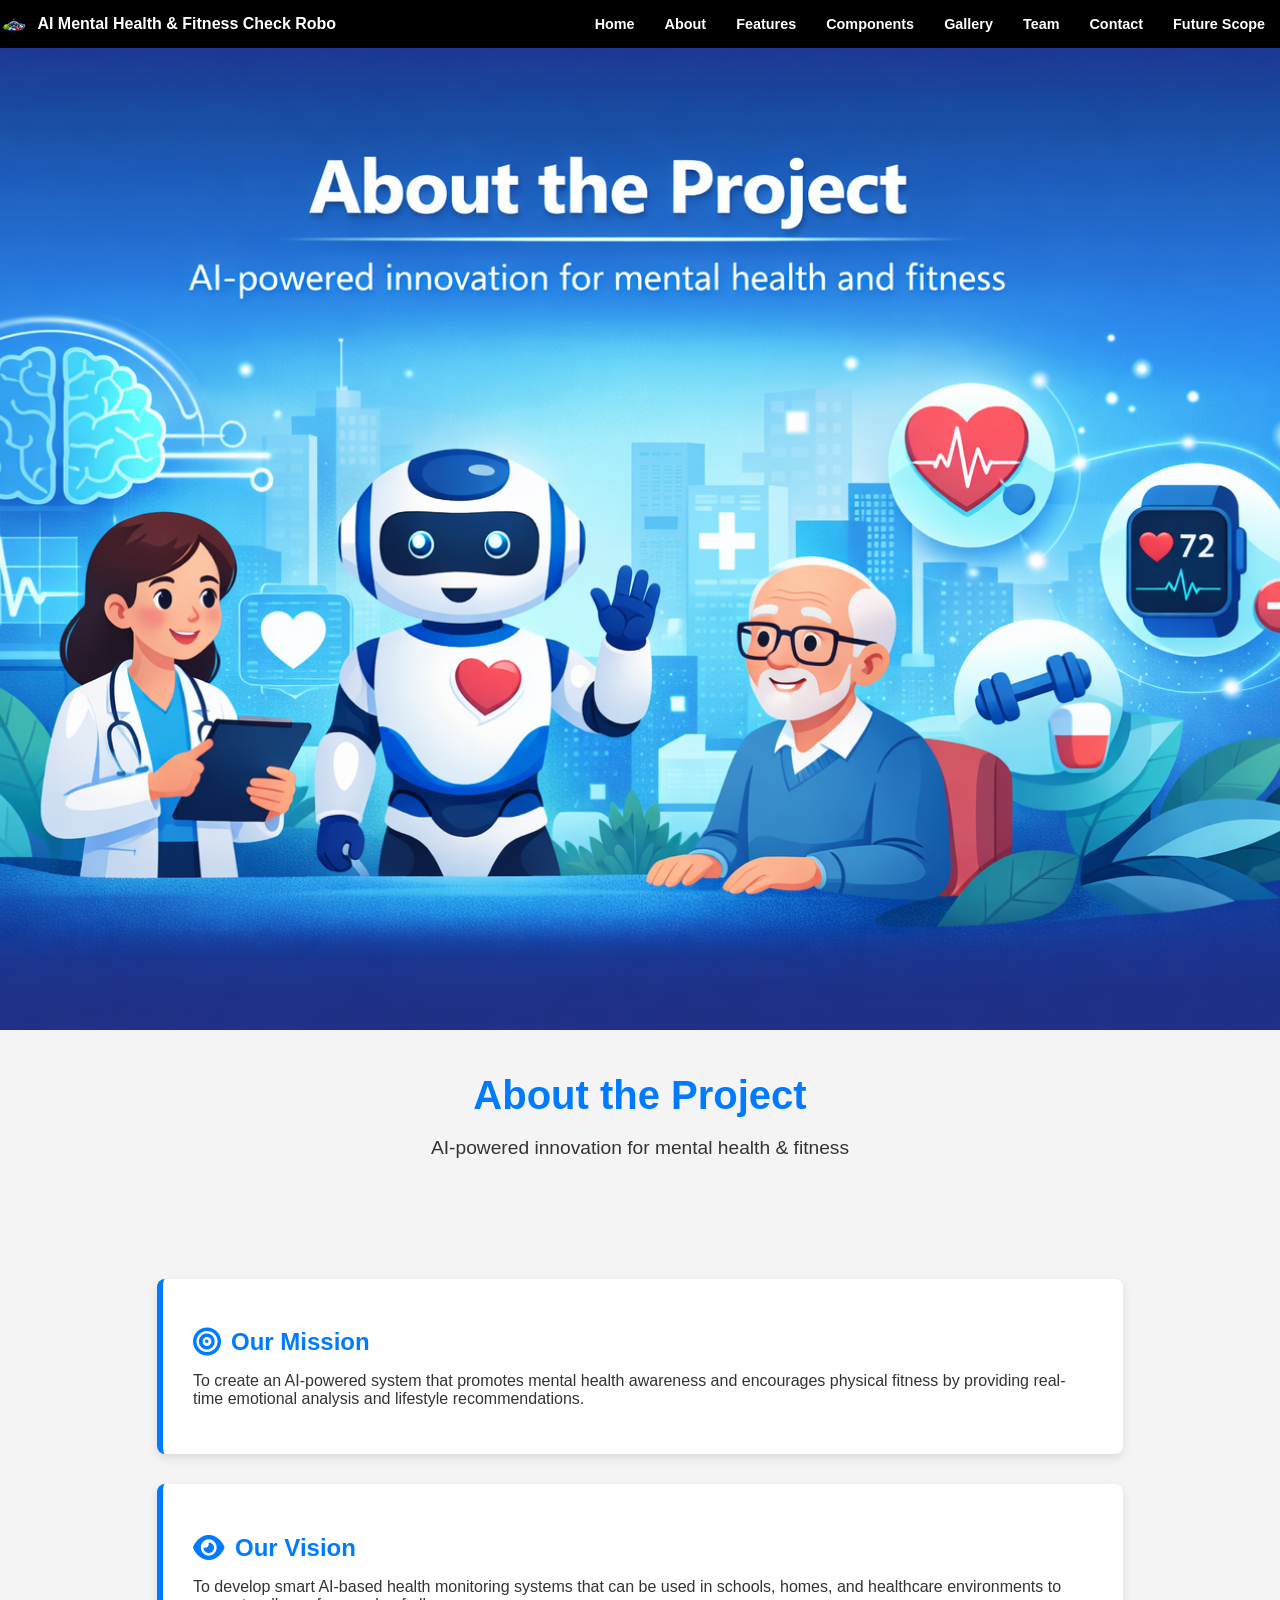
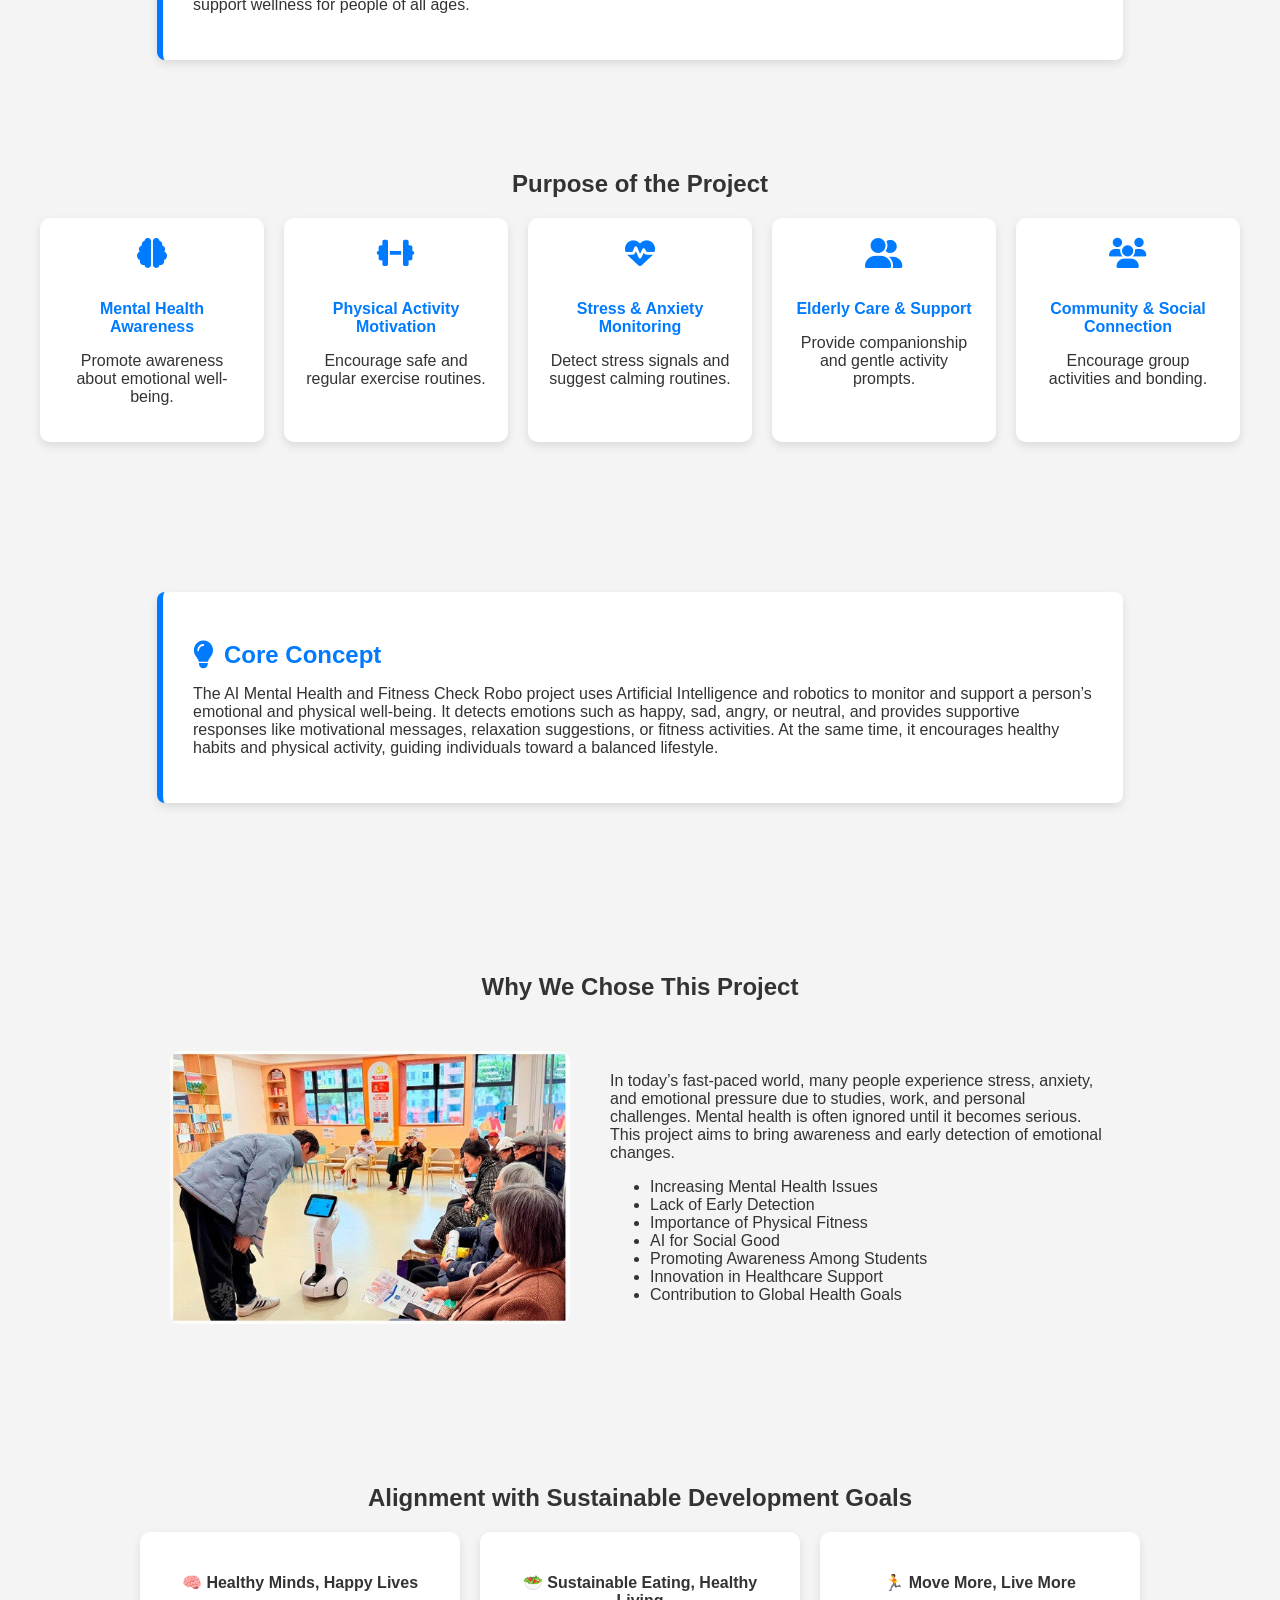
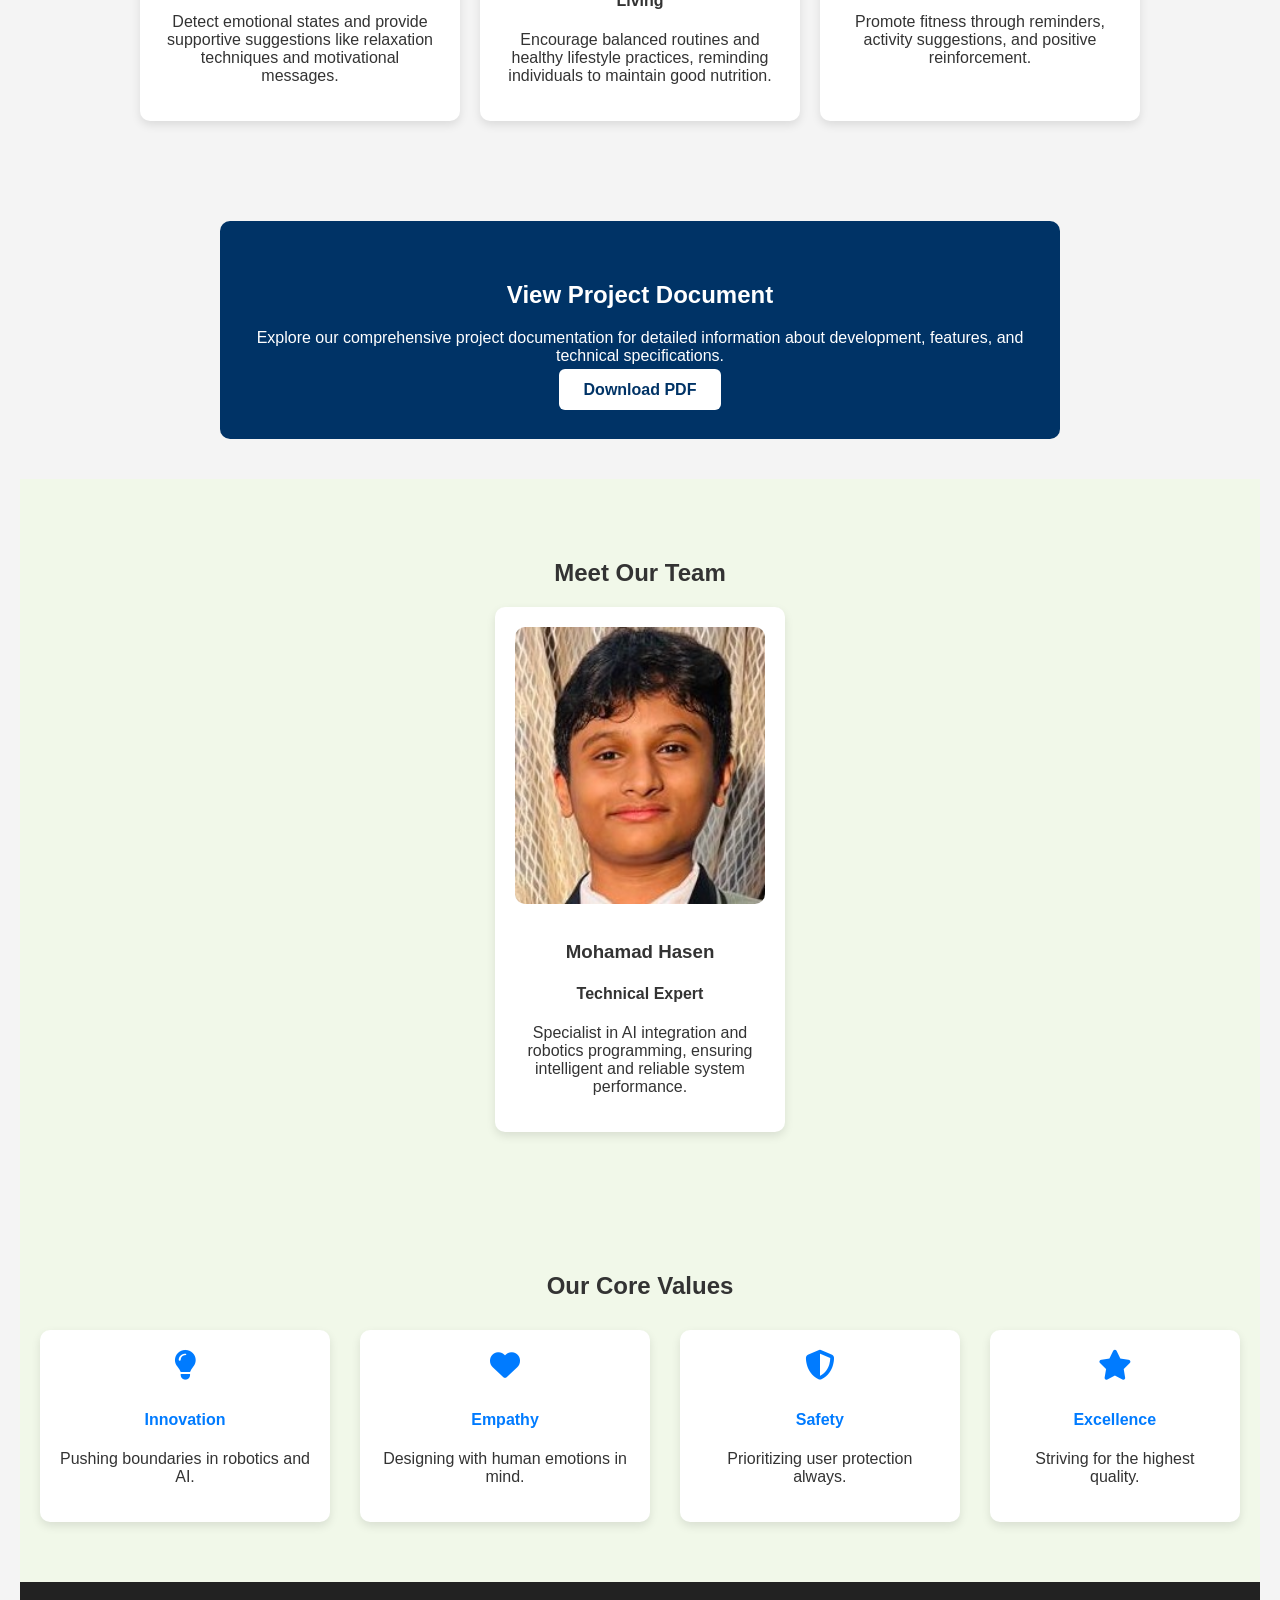
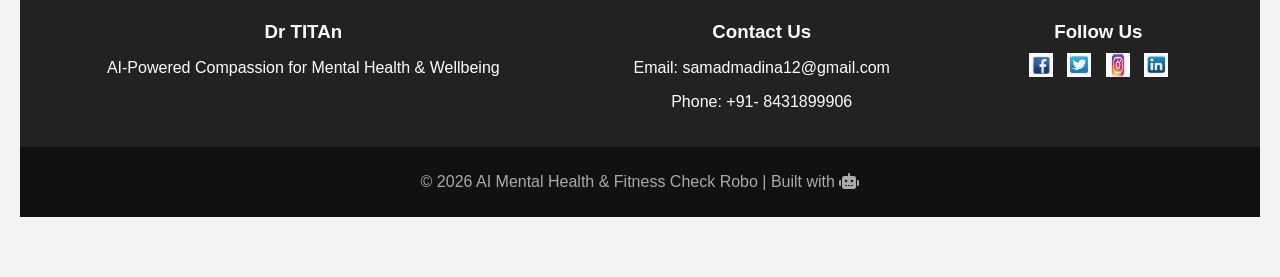
==== commit 7dec3515: "Add files via upload updated all the pages" ====
--- a/about.html
+++ b/about.html
@@ -87,25 +87,80 @@
   </style>
 </head>
 <body>
-  <!-- Navbar -->
-  <nav>
-    <div class="logo">AI Mental Health & Fitness Check Robo</div>
-    <ul>
-       <li><a href="index.html" style="color:white; text-decoration:none; font-size:0.85em; font-weight:bold;">Home</a></li>
-    <li><a href="about.html" style="color:white; text-decoration:none; font-size:0.85em; font-weight:bold;">About</a></li>
-    <li><a href="features.html" style="color:white; text-decoration:none; font-size:0.85em; font-weight:bold;">Features</a></li>
-    <li><a href="components.html" style="color:white; text-decoration:none; font-size:0.85em; font-weight:bold;">Components</a></li>
-    <li><a href="gallery.html" style="color:white; text-decoration:none; font-size:0.85em; font-weight:bold;">Gallery</a></li>
-    <li><a href="team.html" style="color:white; text-decoration:none; font-size:0.85em; font-weight:bold;">Team</a></li>
-    <li><a href="contact.html" style="color:white; text-decoration:none; font-size:0.85em; font-weight:bold;">Contact</a></li>
-    <li><a href="future.html" style="color:white; text-decoration:none; font-size:0.85em; font-weight:bold;">Future Scope</a></li>
+ <!-- Header -->
+<header>
+  <nav class="navbar">
+    <!-- Left side: Logo + Title -->
+    <div class="navbar-left">
+      <img src="images/logo.jpeg" alt="Logo" class="logo">
+      <span class="site-title">AI Mental Health & Fitness Check Robo</span>
+    </div>
+
+    <!-- Right side: Navigation links -->
+    <ul class="navbar-right">
+      <li><a href="index.html">Home</a></li>
+      <li><a href="about.html">About</a></li>
+      <li><a href="features.html">Features</a></li>
+      <li><a href="components.html">Components</a></li>
+      <li><a href="gallery.html">Gallery</a></li>
+      <li><a href="team.html">Team</a></li>
+      <li><a href="contact.html">Contact</a></li>
+      <li><a href="future.html">Future Scope</a></li>
     </ul>
   </nav>
-
-<!-- Banner -->
-<header>
-  <!-- Only the image background here -->
 </header>
+
+<style>
+/* Navbar Styling */
+.navbar {
+  background: #000; /* black background */
+  color: white;
+  display: flex;
+  justify-content: space-between; /* left logo/title and right nav */
+  align-items: center;
+  padding: 8px 20px;
+  position: fixed;
+  width: 100%;
+  top: 0;
+  z-index: 1000;
+}
+
+/* Left side: logo + title */
+.navbar-left {
+  display: flex;
+  align-items: center;
+  gap: 8px;
+}
+.logo {
+  height: 32px;
+  border-radius: 50%;
+}
+.site-title {
+  font-size: 1em;
+  font-weight: bold;
+  white-space: nowrap;
+}
+
+/* Right side: navigation links */
+.navbar-right {
+  list-style: none;
+  display: flex;
+  gap: 0px; /* small spacing between links */
+  margin: 0;
+  padding: 0;
+}
+.navbar-right li a {
+  color: white;
+  text-decoration: none;
+  font-size: 0.9em;
+  font-weight: bold;
+  transition: color 0.3s;
+}
+.navbar-right li a:hover {
+  color: #00aaff; /* hover color */
+}
+</style>
+
 
 <!-- Heading below the image -->
 <section style="padding:10px 10px; text-align:center;">
